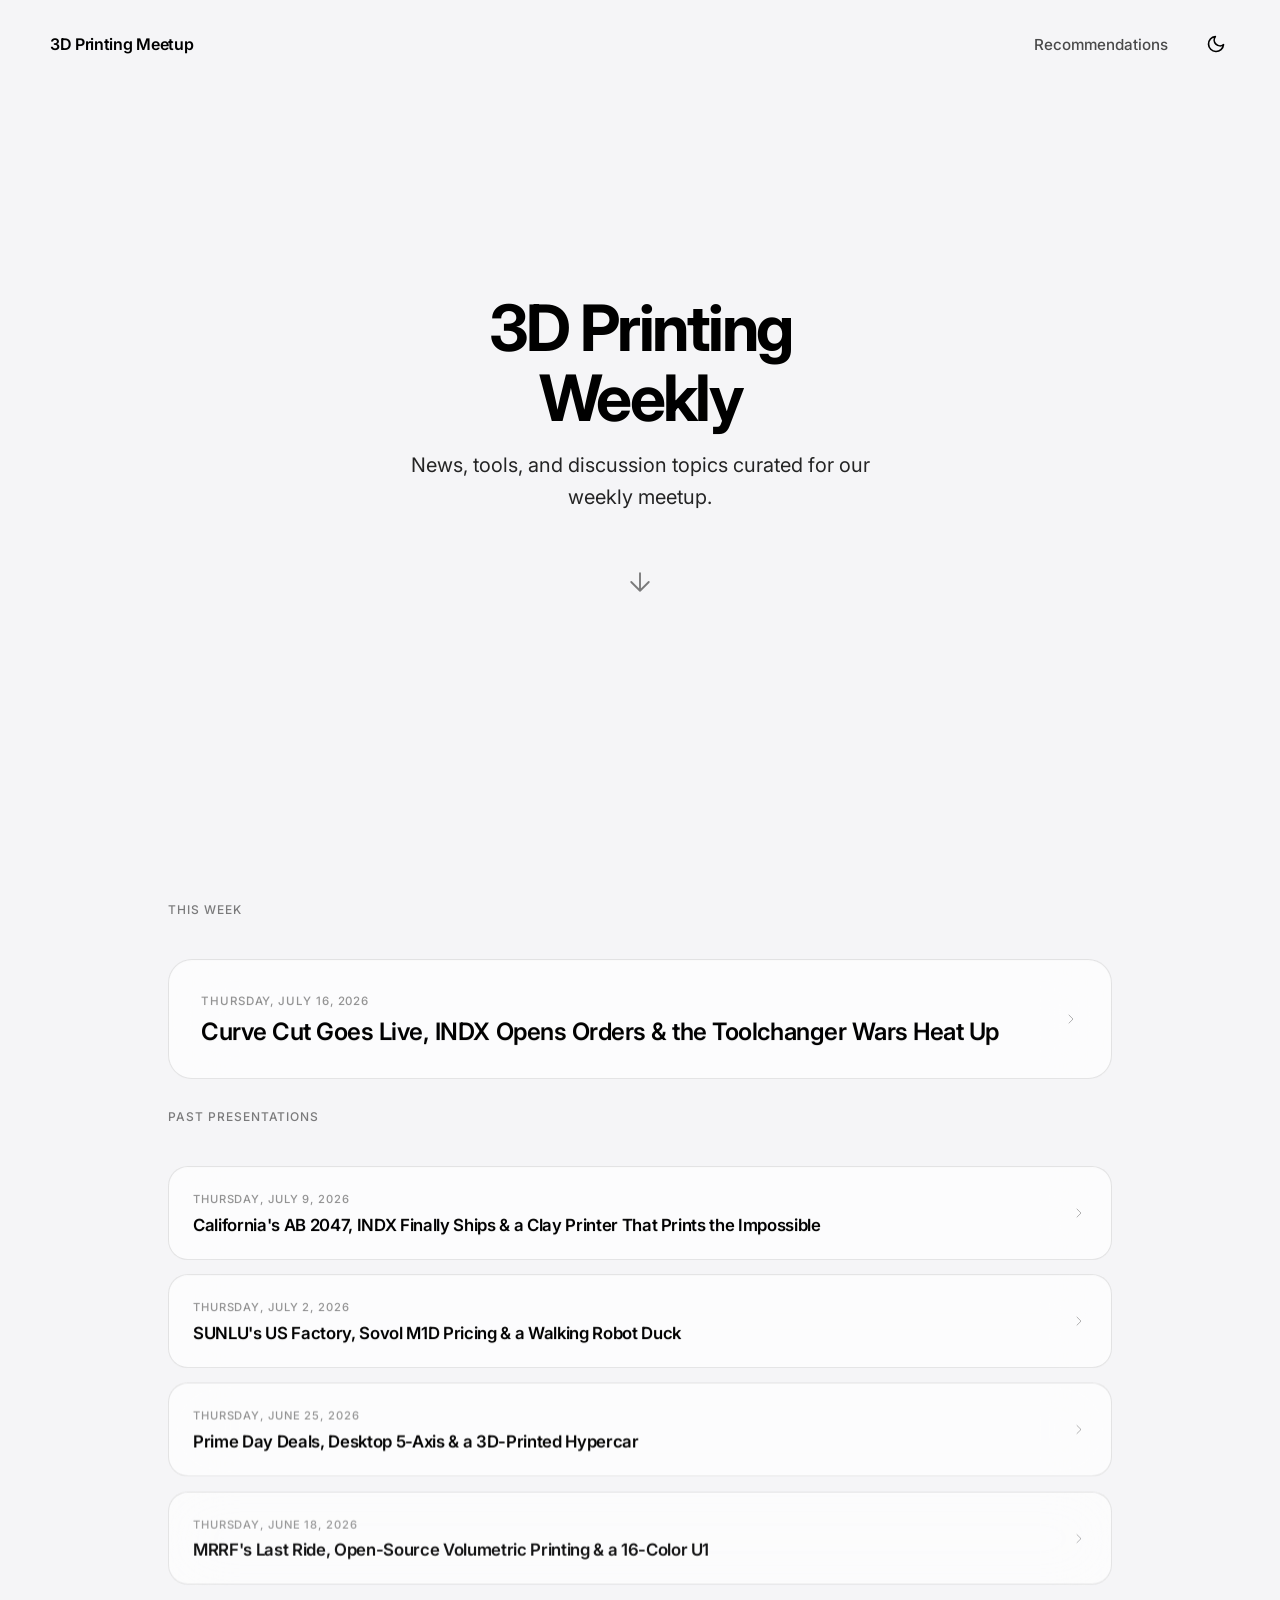
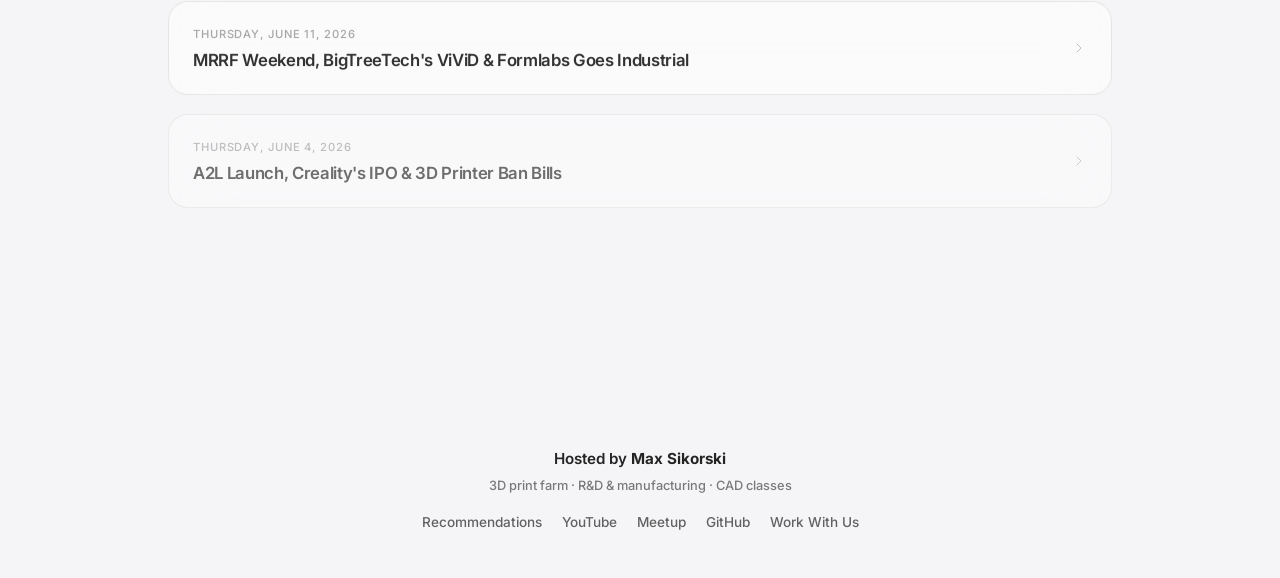
==== index.html @ b5ef72f2 "Add files via upload" ====
<!DOCTYPE html>
<html lang="en">
<head>
    <meta charset="UTF-8">
    <meta name="viewport" content="width=device-width, initial-scale=1.0, viewport-fit=cover">
    <title>3D Printing Meetup — Weekly Presentations</title>
    <meta name="description" content="Weekly 3D printing news and discussion topics for our meetup group.">
    <meta name="theme-color" content="#000000">
    <meta name="apple-mobile-web-app-capable" content="yes">
    <meta name="apple-mobile-web-app-status-bar-style" content="black-translucent">
    <link rel="icon" type="image/png" sizes="32x32" href="favicon-32.png">
    <link rel="icon" type="image/png" sizes="192x192" href="favicon-192.png">
    <link rel="apple-touch-icon" sizes="180x180" href="apple-touch-icon.png">
    <link href="https://fonts.googleapis.com/css2?family=Inter:wght@300;400;500;600;700&display=swap" rel="stylesheet">
    <link rel="stylesheet" href="styles.css">
</head>
<body data-theme="dark">

    <!-- Navigation -->
    <nav class="header-nav">
        <a href="index.html" class="logo" id="logo-refresh">3D Printing Meetup</a>
        <div class="nav-right">
            <a href="recommendations.html" class="nav-link">Recommendations</a>
            <button id="theme-toggle" class="theme-toggle" aria-label="Toggle Theme">
                <svg id="theme-icon" width="20" height="20" viewBox="0 0 24 24" fill="none" stroke="currentColor"
                    stroke-width="2" stroke-linecap="round" stroke-linejoin="round">
                    <path class="sun-path"
                        d="M12 3v1m0 16v1m9-9h-1M4 12H3m15.364 6.364l-.707-.707M6.343 6.343l-.707-.707m12.728 0l-.707.707M6.343 17.657l-.707.707M16 12a4 4 0 11-8 0 4 4 0 018 0z">
                    </path>
                </svg>
            </button>
        </div>
    </nav>

    <!-- Hero Section -->
    <section class="hero-section">
        <div class="hero-content">
            <h1 class="hero-title">3D Printing<br>Weekly</h1>
            <p class="hero-subtitle">News, tools, and discussion topics curated for our weekly meetup.</p>
            <a href="#current-section" class="scroll-cue" aria-label="Scroll to presentations">
                <svg width="30" height="30" viewBox="0 0 24 24" fill="none" stroke="currentColor" stroke-width="1.5" stroke-linecap="round" stroke-linejoin="round">
                    <path d="M12 5v14M19 12l-7 7-7-7"/>
                </svg>
            </a>
        </div>
    </section>

    <!-- Current Presentation -->
    <div class="content-section current-section" id="current-section">
        <p class="section-label">This Week</p>
        <div id="current-list" class="archive-list current-list"></div>
    </div>

    <!-- Archive List -->
    <div class="content-section" id="presentations">
        <p class="section-label">Past Presentations</p>
        <div id="archive-list" class="archive-list">
            <!-- Populated by JavaScript -->
        </div>
        <div id="empty-state" class="empty-state" style="display: none;">
            <p class="empty-state-text">No presentations yet. Check back soon.</p>
        </div>
    </div>

    <!-- Footer / About the host -->
    <footer class="footer">
        <p class="footer-host">Hosted by <strong>Max Sikorski</strong></p>
        <p class="footer-tagline">3D print farm · R&amp;D &amp; manufacturing · CAD classes</p>
        <nav class="footer-links">
            <a href="recommendations.html">Recommendations</a>
            <a href="https://www.youtube.com/@maxwellsikorski4926" target="_blank" rel="noopener noreferrer">YouTube</a>
            <a href="https://www.meetup.com/3d-printing-club/" target="_blank" rel="noopener noreferrer">Meetup</a>
            <a href="https://github.com/MaxSikorski" target="_blank" rel="noopener noreferrer">GitHub</a>
            <a id="footer-workwith" href="#">Work With Us</a>
        </nav>
    </footer>

    <script src="https://cdnjs.cloudflare.com/ajax/libs/gsap/3.12.5/gsap.min.js"></script>
    <script src="script.js"></script>
    <script>
        (function () {
            'use strict';

            // Inline fallback data (used when opening via file:// protocol)
            // Keep this in sync with weeks/index.json
            const INLINE_DATA = {
                "weeks": [
                    {
                        "id": "2026-W30",
                        "date": "2026-07-23",
                        "title": "INDX Kits Ship Within Days, Polymaker's Best Filament Yet & Pressure Advance Goes Automatic"
                    },
                    {
                        "id": "2026-W29",
                        "date": "2026-07-16",
                        "title": "Curve Cut Goes Live, INDX Opens Orders & the Toolchanger Wars Heat Up"
                    },
                    {
                        "id": "2026-W28",
                        "date": "2026-07-09",
                        "title": "California's AB 2047, INDX Finally Ships & a Clay Printer That Prints the Impossible"
                    },
                    {
                        "id": "2026-W27",
                        "date": "2026-07-02",
                        "title": "SUNLU's US Factory, Sovol M1D Pricing & a Walking Robot Duck"
                    },
                    {
                        "id": "2026-W26",
                        "date": "2026-06-25",
                        "title": "Prime Day Deals, Desktop 5-Axis & a 3D-Printed Hypercar"
                    },
                    {
                        "id": "2026-W25",
                        "date": "2026-06-18",
                        "title": "MRRF's Last Ride, Open-Source Volumetric Printing & a 16-Color U1"
                    },
                    {
                        "id": "2026-W24",
                        "date": "2026-06-11",
                        "title": "MRRF Weekend, BigTreeTech's ViViD & Formlabs Goes Industrial"
                    },
                    {
                        "id": "2026-W23",
                        "date": "2026-06-04",
                        "title": "A2L Launch, Creality's IPO & 3D Printer Ban Bills"
                    },
                    {
                        "id": "2026-W22",
                        "date": "2026-05-28",
                        "title": "PHA Filaments, Slicer Drama & Color Mixing"
                    }
                ]
            };

            const archiveList = document.getElementById('archive-list');
            const currentList = document.getElementById('current-list');
            const pastSection = document.getElementById('presentations');
            const emptyState = document.getElementById('empty-state');

            // "Work With Us" → prefilled email (assembled so plain-text scrapers don't grab it)
            (function () {
                const workLink = document.getElementById('footer-workwith');
                if (!workLink) return;
                const email = ['3dmax.ow6p08', 'bumpmail.io'].join('@');
                const subject = '3D Printing Weekly — Work With You (print farm / R&D / CAD)';
                const body = "Hi Max,\n\nI'd like to talk about working together — print farm / R&D / manufacturing / CAD classes.\n\n";
                workLink.href = `mailto:${email}?subject=${encodeURIComponent(subject)}&body=${encodeURIComponent(body)}`;
            })();

            function buildCard(week, index, featured) {
                const card = document.createElement('a');
                card.href = `week.html?week=${week.id}`;
                card.className = featured ? 'archive-card current-card' : 'archive-card';
                card.dataset.delay = index * 0.1;

                const dateObj = new Date(week.date + 'T12:00:00');
                const formattedDate = dateObj.toLocaleDateString('en-US', {
                    weekday: 'long',
                    year: 'numeric',
                    month: 'long',
                    day: 'numeric'
                });

                card.innerHTML = `
                    <div class="archive-card-info">
                        <p class="archive-card-date">${formattedDate}</p>
                        <h3 class="archive-card-title">${week.title}</h3>
                    </div>
                    <svg class="archive-card-arrow" width="16" height="16" viewBox="0 0 24 24" fill="none" stroke="currentColor" stroke-width="1.5" stroke-linecap="round" stroke-linejoin="round">
                        <path d="M9 18l6-6-6-6"/>
                    </svg>
                `;
                return card;
            }

            function renderArchive(data) {
                if (!data.weeks || data.weeks.length === 0) {
                    emptyState.style.display = 'block';
                    return;
                }

                // Sort weeks newest first
                const sorted = data.weeks.slice().sort((a, b) => b.date.localeCompare(a.date));

                // Newest week is featured up top as "This Week"
                currentList.appendChild(buildCard(sorted[0], 0, true));

                // Everything else goes under "Past Presentations"
                const past = sorted.slice(1);
                if (past.length === 0) {
                    pastSection.style.display = 'none';
                } else {
                    past.forEach((week, index) => archiveList.appendChild(buildCard(week, index, false)));
                }

                // Trigger scroll reveals for dynamically added cards
                if (typeof gsap !== 'undefined') {
                    const cards = document.querySelectorAll('.archive-card');
                    gsap.set(cards, { opacity: 0, y: 20 });

                    const observer = new IntersectionObserver((entries) => {
                        entries.forEach(entry => {
                            if (entry.isIntersecting) {
                                gsap.to(entry.target, {
                                    opacity: 1,
                                    y: 0,
                                    duration: 0.8,
                                    ease: 'power4.out',
                                    delay: parseFloat(entry.target.dataset.delay) || 0
                                });
                                observer.unobserve(entry.target);
                            }
                        });
                    }, { threshold: 0.1 });

                    cards.forEach(card => observer.observe(card));
                }
            }

            // Try fetch first (works on GitHub Pages / HTTP), fall back to inline data (file://)
            fetch('weeks/index.json')
                .then(res => {
                    if (!res.ok) throw new Error('HTTP error');
                    return res.json();
                })
                .then(data => renderArchive(data))
                .catch(() => {
                    console.log('Using inline data (file:// mode)');
                    renderArchive(INLINE_DATA);
                });
        })();
    </script>
</body>
</html>
---- styles.css ----
/* ============================================================
   Sikorski Design System — 3D Printing Meetup Presentation
   ============================================================ */

/* === Reset === */
*, *::before, *::after {
    box-sizing: border-box;
    margin: 0;
    padding: 0;
}

/* === Color System === */
:root {
    --theme-black: #000000;
    --theme-dark-gray: #1c1c1e;
    --theme-light-gray: #f5f5f7;
    --theme-white: #ffffff;

    --bg-color: var(--theme-black);
    --text-color: var(--theme-white);
    --card-bg: rgba(28, 28, 30, 0.7);
    --card-border: rgba(255, 255, 255, 0.1);
    --card-hover: rgba(44, 44, 46, 0.8);
    --btn-bg: var(--theme-white);
    --btn-text: var(--theme-black);
    --btn-hover: #e0e0e0;
    --btn-sec-bg: transparent;
    --btn-sec-border: var(--theme-white);
    --btn-sec-text: var(--theme-white);
    --btn-sec-hover: rgba(255, 255, 255, 0.1);
    --divider: rgba(255, 255, 255, 0.08);
    --text-muted: rgba(255, 255, 255, 0.5);
}

[data-theme="light"] {
    --bg-color: var(--theme-light-gray);
    --text-color: var(--theme-black);
    --card-bg: rgba(255, 255, 255, 0.7);
    --card-border: rgba(0, 0, 0, 0.1);
    --card-hover: rgba(255, 255, 255, 0.9);
    --btn-bg: var(--theme-black);
    --btn-text: var(--theme-white);
    --btn-hover: #333333;
    --btn-sec-bg: transparent;
    --btn-sec-border: var(--theme-black);
    --btn-sec-text: var(--theme-black);
    --btn-sec-hover: rgba(0, 0, 0, 0.05);
    --divider: rgba(0, 0, 0, 0.08);
    --text-muted: rgba(0, 0, 0, 0.5);
}

/* === Base === */
html {
    scroll-behavior: smooth;
}

body {
    font-family: 'Inter', -apple-system, BlinkMacSystemFont, "Segoe UI", Roboto, Helvetica, Arial, sans-serif;
    background-color: var(--bg-color);
    color: var(--text-color);
    -webkit-font-smoothing: antialiased;
    -moz-osx-font-smoothing: grayscale;
    transition: background-color 0.5s ease, color 0.5s ease;
    overflow-x: hidden;
    min-height: 100vh;
}

h1, h2, h3 {
    letter-spacing: -0.04em;
    font-weight: 700;
}

p {
    line-height: 1.6;
    color: inherit;
    opacity: 0.85;
}

a {
    color: inherit;
    text-decoration: none;
}

/* === Navigation === */
.header-nav {
    position: fixed;
    top: 0;
    left: 0;
    width: 100%;
    padding: 30px 50px;
    display: flex;
    justify-content: space-between;
    align-items: center;
    z-index: 100;
    transition: padding 0.3s ease;
}

.logo {
    color: var(--text-color);
    text-decoration: none;
    font-size: 1rem;
    font-weight: 600;
    letter-spacing: -0.02em;
    transition: color 0.5s ease;
}

.nav-right {
    display: flex;
    align-items: center;
    gap: 16px;
}

.theme-toggle {
    background: none;
    border: none;
    color: var(--text-color);
    cursor: pointer;
    width: 28px;
    height: 28px;
    padding: 0;
    display: flex;
    align-items: center;
    justify-content: center;
    transition: color 0.5s ease;
}

/* === Hero Section === */
.hero-section {
    height: 100vh;
    display: flex;
    flex-direction: column;
    justify-content: center;
    align-items: center;
    text-align: center;
    padding: 0 20px;
    position: relative;
}

.hero-content {
    max-width: 700px;
    width: 100%;
}

.hero-title {
    font-size: clamp(2.5rem, 5vw, 4rem);
    line-height: 1.1;
    margin-bottom: 16px;
    opacity: 0;
    transform: translateY(30px);
}

.hero-subtitle {
    font-size: clamp(1rem, 2vw, 1.25rem);
    max-width: 480px;
    margin: 0 auto 40px;
    opacity: 0;
    transform: translateY(30px);
}

/* Scroll cue — gentle bob + glow pointing down to the presentations */
html {
    scroll-behavior: smooth;
}

.scroll-cue {
    display: inline-flex;
    align-items: center;
    justify-content: center;
    margin-top: 4px;
    padding: 10px;
    color: var(--text-color);
    opacity: 0;
    cursor: pointer;
    animation: scrollCueIn 0.9s ease 1.6s forwards,
               scrollCueBob 2.2s ease-in-out 2.6s infinite;
    transition: opacity 0.25s ease;
}

.scroll-cue svg {
    animation: scrollCueGlow 2.2s ease-in-out 2.6s infinite;
    transition: transform 0.25s ease;
}

.scroll-cue:hover {
    opacity: 1;
}

.scroll-cue:hover svg {
    transform: scale(1.12);
}

@keyframes scrollCueIn {
    from { opacity: 0; }
    to   { opacity: 0.5; }
}

@keyframes scrollCueBob {
    0%, 100% { transform: translateY(0); }
    50%      { transform: translateY(8px); }
}

@keyframes scrollCueGlow {
    0%, 100% { filter: drop-shadow(0 0 2px currentColor); }
    50%      { filter: drop-shadow(0 0 9px currentColor); }
}

@media (prefers-reduced-motion: reduce) {
    html {
        scroll-behavior: auto;
    }
    .scroll-cue {
        opacity: 0.5;
        animation: none;
    }
    .scroll-cue svg {
        animation: none;
        filter: drop-shadow(0 0 5px currentColor);
    }
}

.hero-cta {
    display: flex;
    gap: 12px;
    justify-content: center;
    flex-wrap: wrap;
    opacity: 0;
    transform: translateY(30px);
}

.hero-date {
    font-size: 0.75rem;
    font-weight: 500;
    color: var(--text-muted);
    text-transform: uppercase;
    letter-spacing: 0.08em;
    margin-bottom: 20px;
    opacity: 0;
    transform: translateY(30px);
}

/* === Buttons === */
.btn {
    padding: 14px 28px;
    border-radius: 30px;
    font-family: inherit;
    font-weight: 500;
    font-size: 1rem;
    cursor: pointer;
    transition: all 0.3s ease;
    text-decoration: none;
    display: inline-block;
    -webkit-tap-highlight-color: transparent;
}

.primary-btn {
    background-color: var(--btn-bg);
    color: var(--btn-text);
    border: none;
}

.primary-btn:hover {
    background-color: var(--btn-hover);
}

.primary-btn:active {
    transform: scale(0.97);
}

.secondary-btn {
    background-color: var(--btn-sec-bg);
    color: var(--btn-sec-text);
    border: 1px solid var(--btn-sec-border);
}

.secondary-btn:hover {
    background-color: var(--btn-sec-hover);
}

.secondary-btn:active {
    transform: scale(0.97);
}

/* === Cards (Glassmorphism) === */
.card {
    display: flex;
    align-items: center;
    justify-content: space-between;
    padding: 24px;
    background: var(--card-bg);
    backdrop-filter: blur(30px);
    -webkit-backdrop-filter: blur(30px);
    border: 1px solid var(--card-border);
    border-radius: 20px;
    text-decoration: none;
    color: inherit;
    transition: all 0.3s ease;
}

a.card:hover,
button.card:hover {
    background: var(--card-hover);
    transform: translateY(-2px);
}

a.card:active,
button.card:active {
    transform: translateY(0);
}

.card-info {
    flex: 1;
    min-width: 0;
}

.card-title {
    font-size: 1.05rem;
    font-weight: 600;
    letter-spacing: -0.02em;
    margin-bottom: 6px;
}

.card-desc {
    font-size: 0.85rem;
    font-weight: 400;
    opacity: 0.6;
    line-height: 1.5;
}

.card-arrow {
    flex-shrink: 0;
    margin-left: 16px;
    opacity: 0.3;
    transition: opacity 0.3s ease, transform 0.3s ease;
}

a.card:hover .card-arrow,
button.card:hover .card-arrow {
    opacity: 0.7;
    transform: translateX(3px);
}

/* Card grid for topic overview */
.card-grid {
    display: grid;
    grid-template-columns: repeat(auto-fit, minmax(280px, 1fr));
    gap: 14px;
    margin-bottom: 16px;
}

/* Card stack (vertical list) */
.card-stack {
    display: flex;
    flex-direction: column;
    gap: 14px;
    margin-bottom: 16px;
}

/* === Section Labels & Dividers === */
.section-label {
    font-size: 0.75rem;
    font-weight: 500;
    color: var(--text-muted);
    text-transform: uppercase;
    letter-spacing: 0.08em;
    margin-bottom: 20px;
}

.divider {
    width: 100%;
    height: 1px;
    background: var(--divider);
    margin: 48px 0 32px;
}

/* === Content Section === */
.content-section {
    max-width: 1000px;
    width: 100%;
    margin: 0 auto;
    padding: 0 28px 80px;
}

/* === Footer === */
.footer {
    text-align: center;
    font-size: 0.8rem;
    font-weight: 500;
    padding: 60px 28px 48px;
}

.footer-host {
    font-size: 0.95rem;
    font-weight: 600;
    opacity: 0.85;
    margin-bottom: 4px;
}

.footer-host strong {
    font-weight: 700;
}

.footer-tagline {
    font-size: 0.8rem;
    opacity: 0.5;
    margin-bottom: 18px;
}

.footer-links {
    display: flex;
    flex-wrap: wrap;
    gap: 20px;
    justify-content: center;
}

.footer-links a {
    font-size: 0.85rem;
    font-weight: 500;
    color: var(--text-color);
    text-decoration: none;
    opacity: 0.6;
    transition: opacity 0.3s ease;
}

.footer-links a:hover {
    opacity: 1;
}

/* === Back Link === */
.back-link {
    display: inline-block;
    font-size: 0.9rem;
    font-weight: 400;
    opacity: 0.5;
    transition: opacity 0.3s ease;
    margin-bottom: 24px;
    text-decoration: none;
    color: inherit;
}

.back-link:hover {
    opacity: 1;
}

/* ============================================================
   PRESENTATION-SPECIFIC STYLES
   ============================================================ */

/* === Slide System === */
.presentation-container {
    width: 100%;
    height: 100vh;
    overflow: hidden;
    position: relative;
}

.slide {
    position: absolute;
    top: 0;
    left: 0;
    width: 100%;
    height: 100%;
    display: flex;
    flex-direction: column;
    justify-content: flex-start;
    align-items: center;
    padding: 120px 40px 110px;
    overflow-y: auto;
    -ms-overflow-style: none;
    scrollbar-width: none;
    opacity: 0;
    visibility: hidden;
    pointer-events: none;
}

.slide::-webkit-scrollbar {
    display: none;
}

.slide.active {
    opacity: 1;
    visibility: visible;
    pointer-events: auto;
}

.slide-content {
    max-width: 1000px;
    width: 100%;
    position: relative;
    margin: auto 0;
}

/* Slide text elements */
.slide-heading {
    font-size: clamp(2rem, 4vw, 3rem);
    line-height: 1.1;
    margin-bottom: 24px;
}

.slide-body {
    font-size: clamp(1rem, 1.5vw, 1.15rem);
    line-height: 1.7;
    opacity: 0.85;
    max-width: 700px;
    margin-bottom: 32px;
}

.slide-bullets {
    list-style: none;
    padding: 0;
    max-width: 700px;
}

.slide-bullets li {
    font-size: clamp(1rem, 1.5vw, 1.15rem);
    line-height: 1.6;
    opacity: 0.85;
    padding: 12px 0;
    border-bottom: 1px solid var(--divider);
    position: relative;
    padding-left: 24px;
}

.slide-bullets li::before {
    content: '';
    position: absolute;
    left: 0;
    top: 50%;
    transform: translateY(-50%);
    width: 6px;
    height: 6px;
    border-radius: 50%;
    background: var(--text-color);
    opacity: 0.3;
}

.slide-bullets li:first-child {
    border-top: 1px solid var(--divider);
}

.slide-link {
    display: inline-flex;
    align-items: center;
    gap: 8px;
    font-size: 1rem;
    font-weight: 500;
    opacity: 0.7;
    transition: opacity 0.3s ease;
    margin-top: 16px;
}

.slide-link:hover {
    opacity: 1;
}

.slide-link svg {
    transition: transform 0.3s ease;
}

.slide-link:hover svg {
    transform: translateX(3px);
}

/* === Affiliate / "Buy on Amazon" buttons (data from recommendations.js) === */
.slide-affiliate-group {
    display: flex;
    flex-wrap: wrap;
    align-items: center;
    gap: 12px;
    margin-top: 18px;
}

.slide-affiliate {
    display: inline-flex;
    align-items: center;
    gap: 8px;
    padding: 10px 18px;
    font-size: 0.95rem;
    font-weight: 600;
    color: var(--btn-text);
    background: var(--btn-bg);
    border: 1px solid var(--btn-bg);
    border-radius: 999px;
    transition: opacity 0.3s ease, transform 0.3s ease;
}

.slide-affiliate:hover {
    opacity: 0.85;
    transform: translateY(-1px);
}

.slide-affiliate svg {
    flex-shrink: 0;
}

.slide-affiliate-shop {
    color: var(--text-color);
    background: transparent;
    border: 1px solid var(--btn-sec-border);
}

.affiliate-note {
    width: 100%;
    font-size: 0.72rem;
    font-weight: 400;
    opacity: 0.45;
}

/* Topic badge on slides */
.slide-topic-badge {
    font-size: 0.75rem;
    font-weight: 500;
    color: var(--text-muted);
    text-transform: uppercase;
    letter-spacing: 0.08em;
    margin-bottom: 16px;
}

/* === Video Embed === */
.video-container {
    position: relative;
    width: 100%;
    max-width: 800px;
    border-radius: 20px;
    overflow: hidden;
    background: var(--card-bg);
    border: 1px solid var(--card-border);
    margin-bottom: 24px;
}

.video-container::before {
    content: '';
    display: block;
    padding-top: 56.25%; /* 16:9 */
}

.video-container iframe {
    position: absolute;
    top: 0;
    left: 0;
    width: 100%;
    height: 100%;
    border: none;
}

.video-title {
    font-size: 0.85rem;
    font-weight: 400;
    opacity: 0.5;
    margin-top: 12px;
}

/* === Image & Gallery Embed === */
.slide-image-container {
    width: 100%;
    max-width: 800px;
    margin-bottom: 24px;
    border-radius: 20px;
    overflow: hidden;
    border: 1px solid var(--card-border);
    background: var(--card-bg);
}

.slide-image-container img {
    width: 100%;
    height: auto;
    display: block;
    object-fit: cover;
}

.slide-gallery-container {
    display: grid;
    grid-template-columns: repeat(auto-fit, minmax(240px, 1fr));
    gap: 16px;
    width: 100%;
    max-width: 800px;
    margin-bottom: 24px;
}

.slide-gallery-item {
    border-radius: 16px;
    overflow: hidden;
    border: 1px solid var(--card-border);
    background: var(--card-bg);
}

.slide-gallery-item img {
    width: 100%;
    height: 100%;
    min-height: 200px;
    max-height: 350px;
    display: block;
    object-fit: cover;
}

.slide-image-container img,
.slide-gallery-item img {
    cursor: zoom-in;
}

/* === Image Lightbox (expanded photo view) === */
.image-lightbox {
    position: fixed;
    inset: 0;
    z-index: 2000;
    display: flex;
    align-items: center;
    justify-content: center;
    padding: 5vmin;
    background: rgba(0, 0, 0, 0.55);
    backdrop-filter: blur(8px);
    -webkit-backdrop-filter: blur(8px);
    opacity: 0;
    visibility: hidden;
    pointer-events: none;
    transition: opacity 0.3s ease, visibility 0.3s ease;
    cursor: zoom-out;
}

.image-lightbox.visible {
    opacity: 1;
    visibility: visible;
    pointer-events: auto;
}

.image-lightbox-img {
    max-width: 92vw;
    max-height: 90vh;
    width: auto;
    height: auto;
    border-radius: 16px;
    border: 1px solid var(--card-border);
    box-shadow: 0 24px 80px rgba(0, 0, 0, 0.5);
    object-fit: contain;
    transform: scale(0.92);
    transition: transform 0.35s cubic-bezier(0.16, 1, 0.3, 1);
    cursor: default;
}

.image-lightbox.visible .image-lightbox-img {
    transform: scale(1);
}

@media (prefers-reduced-motion: reduce) {
    .image-lightbox,
    .image-lightbox-img {
        transition: none;
    }
    .image-lightbox-img {
        transform: none;
    }
}

/* === Progress Bar === */
.progress-bar-container {
    position: fixed;
    top: 0;
    left: 0;
    width: 100%;
    height: 3px;
    z-index: 150;
    background: transparent;
}

.progress-bar {
    height: 100%;
    width: 0%;
    background: var(--text-color);
    opacity: 0.25;
    transition: width 0.4s cubic-bezier(0.16, 1, 0.3, 1);
}

/* === Presenter Controls === */
.presenter-controls {
    position: fixed;
    bottom: 0;
    left: 0;
    width: 100%;
    padding: 16px 40px;
    display: flex;
    justify-content: space-between;
    align-items: center;
    z-index: 100;
    background: var(--card-bg);
    backdrop-filter: blur(30px);
    -webkit-backdrop-filter: blur(30px);
    border-top: 1px solid var(--card-border);
    transition: transform 0.3s ease;
}

.controls-left,
.controls-center,
.controls-right {
    display: flex;
    align-items: center;
    gap: 12px;
}

.controls-center {
    position: absolute;
    left: 50%;
    transform: translateX(-50%);
}

.control-btn {
    background: none;
    border: none;
    color: var(--text-color);
    cursor: pointer;
    width: 40px;
    height: 40px;
    display: flex;
    align-items: center;
    justify-content: center;
    border-radius: 50%;
    transition: all 0.3s ease;
    opacity: 0.5;
}

.control-btn:hover {
    opacity: 1;
    background: var(--card-hover);
}

.control-btn:active {
    transform: scale(0.93);
}

.control-btn.active {
    opacity: 1;
}

/* Navigation arrows */
.nav-btn {
    width: 44px;
    height: 44px;
    opacity: 0.6;
}

.nav-btn:hover {
    opacity: 1;
}

.nav-btn:disabled {
    opacity: 0.15;
    cursor: default;
    pointer-events: none;
}

/* Slide counter */
.slide-counter {
    font-size: 0.8rem;
    font-weight: 500;
    opacity: 0.5;
    min-width: 60px;
    text-align: center;
    font-variant-numeric: tabular-nums;
}

/* === Slide credit: byline + per-topic contact (Max Sikorski) === */
.slide-credit {
    position: fixed;
    left: 0;
    bottom: 84px;
    width: 100%;
    display: flex;
    align-items: center;
    justify-content: center;
    gap: 8px;
    padding: 0 20px;
    font-size: 0.72rem;
    font-weight: 500;
    letter-spacing: 0.01em;
    color: var(--text-color);
    opacity: 0.5;
    z-index: 90;
    pointer-events: none; /* don't block the slide or the controls */
    transition: opacity 0.3s ease;
}

.slide-credit:hover {
    opacity: 0.9;
}

.slide-credit-byline strong {
    font-weight: 700;
}

.slide-credit-sep {
    opacity: 0.4;
}

.slide-credit-contact {
    pointer-events: auto; /* but the contact link is clickable */
    display: inline-flex;
    align-items: center;
    gap: 5px;
    color: inherit;
    text-decoration: none;
    opacity: 0.75;
    cursor: pointer;
    transition: opacity 0.2s ease;
}

.slide-credit-contact:hover {
    opacity: 1;
}

.slide-credit-contact svg {
    display: block;
}

/* === Connect (closing) slide === */
.connect-links {
    display: flex;
    flex-wrap: wrap;
    gap: 12px;
    justify-content: center;
}

.connect-link {
    display: inline-flex;
    align-items: center;
    padding: 12px 22px;
    background: var(--card-bg);
    backdrop-filter: blur(30px);
    -webkit-backdrop-filter: blur(30px);
    border: 1px solid var(--card-border);
    border-radius: 999px;
    color: var(--text-color);
    text-decoration: none;
    font-size: 0.95rem;
    font-weight: 500;
    transition: all 0.3s ease;
}

.connect-link:hover {
    background: var(--card-hover);
    transform: translateY(-2px);
}

/* Timer */
.timer-display {
    font-size: 0.85rem;
    font-weight: 500;
    font-variant-numeric: tabular-nums;
    opacity: 0.5;
    cursor: pointer;
    padding: 6px 12px;
    border-radius: 20px;
    transition: all 0.3s ease;
    user-select: none;
    border: none;
    background: none;
    color: var(--text-color);
}

.timer-display:hover {
    opacity: 0.8;
    background: var(--card-hover);
}

.timer-display.warning {
    opacity: 0.8;
}

.timer-display.critical {
    opacity: 1;
    animation: timerPulse 2s ease-in-out infinite;
}

@keyframes timerPulse {
    0%, 100% { opacity: 1; }
    50% { opacity: 0.4; }
}

/* === TOC Sidebar === */
.toc-overlay {
    position: fixed;
    top: 0;
    left: 0;
    width: 100%;
    height: 100%;
    background: rgba(0, 0, 0, 0.4);
    backdrop-filter: blur(8px);
    -webkit-backdrop-filter: blur(8px);
    z-index: 200;
    opacity: 0;
    visibility: hidden;
    transition: opacity 0.3s ease, visibility 0.3s ease;
}

.toc-overlay.open {
    opacity: 1;
    visibility: visible;
}

.toc-sidebar {
    position: fixed;
    top: 0;
    left: 0;
    width: 340px;
    max-width: 85vw;
    height: 100%;
    background: var(--card-bg);
    backdrop-filter: blur(30px);
    -webkit-backdrop-filter: blur(30px);
    border-right: 1px solid var(--card-border);
    z-index: 201;
    padding: 80px 32px 32px;
    overflow-y: auto;
    transform: translateX(-100%);
    transition: transform 0.4s cubic-bezier(0.16, 1, 0.3, 1);
}

.toc-sidebar.open {
    transform: translateX(0);
}

.toc-title {
    font-size: 0.75rem;
    font-weight: 500;
    color: var(--text-muted);
    text-transform: uppercase;
    letter-spacing: 0.08em;
    margin-bottom: 24px;
}

.toc-close {
    position: absolute;
    top: 28px;
    right: 24px;
    background: rgba(128, 128, 128, 0.2);
    border: none;
    color: var(--text-color);
    width: 32px;
    height: 32px;
    border-radius: 50%;
    font-size: 1.2rem;
    cursor: pointer;
    display: flex;
    align-items: center;
    justify-content: center;
    transition: all 0.3s ease;
}

.toc-close:hover {
    background: rgba(128, 128, 128, 0.4);
}

.toc-item {
    display: flex;
    align-items: center;
    gap: 12px;
    padding: 14px 0;
    border-bottom: 1px solid var(--divider);
    cursor: pointer;
    opacity: 0.5;
    transition: opacity 0.3s ease;
    color: inherit;
    text-decoration: none;
    background: none;
    border-left: none;
    border-right: none;
    border-top: none;
    width: 100%;
    text-align: left;
    font-family: inherit;
}

.toc-item:first-child {
    border-top: 1px solid var(--divider);
}

.toc-item:hover {
    opacity: 0.8;
}

.toc-item.active {
    opacity: 1;
}

.toc-item-number {
    font-size: 0.75rem;
    font-weight: 500;
    color: var(--text-muted);
    min-width: 24px;
}

.toc-item-title {
    font-size: 0.95rem;
    font-weight: 500;
}

/* === QR Code Overlay === */
.qr-overlay {
    position: fixed;
    bottom: 90px;
    right: 40px;
    background: var(--card-bg);
    backdrop-filter: blur(30px);
    -webkit-backdrop-filter: blur(30px);
    border: 1px solid var(--card-border);
    border-radius: 20px;
    padding: 20px;
    z-index: 150;
    opacity: 0;
    visibility: hidden;
    transform: translateY(10px);
    transition: all 0.3s ease;
}

.qr-overlay.visible {
    opacity: 1;
    visibility: visible;
    transform: translateY(0);
}

.qr-overlay canvas {
    display: block;
    border-radius: 12px;
}

.qr-label {
    font-size: 0.7rem;
    font-weight: 500;
    color: var(--text-muted);
    text-transform: uppercase;
    letter-spacing: 0.06em;
    margin-top: 12px;
    text-align: center;
}

/* === Overview Slide Specific === */
.overview-grid {
    display: grid;
    grid-template-columns: repeat(auto-fit, minmax(280px, 1fr));
    gap: 14px;
    width: 100%;
}

.topic-card {
    display: flex;
    align-items: center;
    justify-content: space-between;
    padding: 24px;
    background: var(--card-bg);
    backdrop-filter: blur(30px);
    -webkit-backdrop-filter: blur(30px);
    border: 1px solid var(--card-border);
    border-radius: 20px;
    cursor: pointer;
    transition: all 0.3s ease;
    border-left: none;
    border-right: none;
    border-top: none;
    font-family: inherit;
    color: inherit;
    text-align: left;
    width: 100%;
}

.topic-card:hover {
    background: var(--card-hover);
    transform: translateY(-2px);
}

.topic-card:active {
    transform: translateY(0);
}

.topic-card-info {
    flex: 1;
    min-width: 0;
}

.topic-card-number {
    font-size: 0.7rem;
    font-weight: 500;
    color: var(--text-muted);
    text-transform: uppercase;
    letter-spacing: 0.08em;
    margin-bottom: 6px;
}

.topic-card-title {
    font-size: 1.05rem;
    font-weight: 600;
    letter-spacing: -0.02em;
    margin-bottom: 6px;
}

.topic-card-desc {
    font-size: 0.85rem;
    font-weight: 400;
    opacity: 0.6;
    line-height: 1.5;
}

.topic-card-arrow {
    flex-shrink: 0;
    margin-left: 16px;
    opacity: 0.3;
    transition: opacity 0.3s ease, transform 0.3s ease;
}

.topic-card:hover .topic-card-arrow {
    opacity: 0.7;
    transform: translateX(3px);
}

/* === Keyboard Hints === */
.keyboard-hints {
    position: fixed;
    bottom: 80px;
    left: 50%;
    transform: translateX(-50%);
    display: flex;
    gap: 16px;
    opacity: 0;
    transition: opacity 0.5s ease;
    pointer-events: none;
    z-index: 90;
}

.keyboard-hints.visible {
    opacity: 1;
}

.key-hint {
    display: flex;
    align-items: center;
    gap: 6px;
    font-size: 0.7rem;
    font-weight: 400;
    color: var(--text-muted);
}

.key-hint kbd {
    display: inline-flex;
    align-items: center;
    justify-content: center;
    min-width: 24px;
    height: 24px;
    padding: 0 6px;
    background: var(--card-bg);
    border: 1px solid var(--card-border);
    border-radius: 6px;
    font-family: inherit;
    font-size: 0.65rem;
    font-weight: 500;
    backdrop-filter: blur(10px);
    -webkit-backdrop-filter: blur(10px);
}

/* === Archive Page (index.html) === */
.archive-list {
    display: flex;
    flex-direction: column;
    gap: 14px;
    padding-top: 20px;
}

.archive-card {
    display: flex;
    align-items: center;
    justify-content: space-between;
    padding: 24px;
    background: var(--card-bg);
    backdrop-filter: blur(30px);
    -webkit-backdrop-filter: blur(30px);
    border: 1px solid var(--card-border);
    border-radius: 20px;
    text-decoration: none;
    color: inherit;
    transition: all 0.3s ease;
}

.archive-card:hover {
    background: var(--card-hover);
    transform: translateY(-2px);
}

.archive-card:active {
    transform: translateY(0);
}

.archive-card-info {
    flex: 1;
    min-width: 0;
}

.archive-card-date {
    font-size: 0.7rem;
    font-weight: 500;
    color: var(--text-muted);
    text-transform: uppercase;
    letter-spacing: 0.08em;
    margin-bottom: 6px;
}

.archive-card-title {
    font-size: 1.05rem;
    font-weight: 600;
    letter-spacing: -0.02em;
}

.archive-card-arrow {
    flex-shrink: 0;
    margin-left: 16px;
    opacity: 0.3;
    transition: opacity 0.3s ease, transform 0.3s ease;
}

.archive-card:hover .archive-card-arrow {
    opacity: 0.7;
    transform: translateX(3px);
}

/* === Current ("This Week") featured card === */
.current-section {
    padding-bottom: 28px;
}

.current-list {
    padding-top: 20px;
}

.current-card {
    padding: 32px;
    border-radius: 24px;
}

.current-card .archive-card-date {
    font-size: 0.72rem;
}

.current-card .archive-card-title {
    font-size: 1.5rem;
}

/* === Empty State === */
.empty-state {
    text-align: center;
    padding: 80px 20px;
    opacity: 0.4;
}

.empty-state-icon {
    font-size: 3rem;
    margin-bottom: 16px;
}

.empty-state-text {
    font-size: 1rem;
    font-weight: 400;
}

/* === Loading State === */
.loading-state {
    display: flex;
    align-items: center;
    justify-content: center;
    height: 100vh;
    opacity: 0.4;
}

.loading-dot {
    width: 8px;
    height: 8px;
    border-radius: 50%;
    background: var(--text-color);
    margin: 0 4px;
    animation: loadingPulse 1.4s ease-in-out infinite;
}

.loading-dot:nth-child(2) {
    animation-delay: 0.2s;
}

.loading-dot:nth-child(3) {
    animation-delay: 0.4s;
}

@keyframes loadingPulse {
    0%, 80%, 100% {
        opacity: 0.2;
        transform: scale(0.8);
    }
    40% {
        opacity: 1;
        transform: scale(1);
    }
}

/* ============================================================
   RESPONSIVE
   ============================================================ */

@media (max-width: 768px) {
    .header-nav {
        padding: 20px;
    }

    .content-section {
        padding: 0 20px 60px;
    }

    .current-card {
        padding: 24px;
    }

    .current-card .archive-card-title {
        font-size: 1.25rem;
    }

    .slide-credit {
        bottom: 74px;
        font-size: 0.66rem;
        gap: 6px;
    }

    .slide {
        padding: 70px 20px 100px;
    }

    .presenter-controls {
        padding: 12px 20px;
    }

    .overview-grid {
        grid-template-columns: 1fr;
    }

    .toc-sidebar {
        width: 100%;
        max-width: 100vw;
    }

    .qr-overlay {
        right: 20px;
        bottom: 80px;
    }

    .keyboard-hints {
        display: none;
    }

    .controls-center {
        position: static;
        transform: none;
    }

    .slide-heading {
        font-size: clamp(1.8rem, 5vw, 2.5rem);
    }

    .video-container {
        border-radius: 12px;
    }
}

@media (max-width: 380px) {
    .hero-title {
        font-size: 2rem;
    }

    .slide-heading {
        font-size: 1.6rem;
    }
}

/* === Header nav text link (e.g. Recommendations) === */
.nav-link {
    font-size: 0.95rem;
    font-weight: 500;
    color: var(--text-color);
    opacity: 0.7;
    transition: opacity 0.3s ease;
    margin-right: 18px;
}

.nav-link:hover {
    opacity: 1;
}

/* === Recommendations / Shop page === */
.rec-intro {
    padding-bottom: 8px;
}

.rec-title {
    font-size: 2.4rem;
    font-weight: 700;
    letter-spacing: -0.02em;
    margin: 8px 0 10px;
}

.rec-subtitle {
    font-size: 1.05rem;
    opacity: 0.7;
    max-width: 620px;
    margin-bottom: 8px;
}

.rec-disclosure {
    font-size: 0.8rem;
    opacity: 0.45;
    margin-bottom: 28px;
}

.rec-controls {
    display: flex;
    flex-direction: column;
    gap: 16px;
}

.rec-search {
    width: 100%;
    max-width: 520px;
    padding: 12px 18px;
    font-family: inherit;
    font-size: 1rem;
    color: var(--text-color);
    background: var(--card-bg);
    border: 1px solid var(--card-border);
    border-radius: 999px;
    outline: none;
    transition: border-color 0.3s ease;
    backdrop-filter: blur(30px);
    -webkit-backdrop-filter: blur(30px);
}

.rec-search:focus {
    border-color: var(--text-muted);
}

.rec-chips {
    display: flex;
    flex-wrap: wrap;
    gap: 10px;
}

.rec-chip {
    padding: 7px 16px;
    font-family: inherit;
    font-size: 0.9rem;
    font-weight: 500;
    color: var(--text-color);
    background: transparent;
    border: 1px solid var(--card-border);
    border-radius: 999px;
    cursor: pointer;
    transition: background 0.25s ease, border-color 0.25s ease, opacity 0.25s ease;
    opacity: 0.7;
}

.rec-chip:hover {
    opacity: 1;
}

.rec-chip.active {
    color: var(--btn-text);
    background: var(--btn-bg);
    border-color: var(--btn-bg);
    opacity: 1;
}

.rec-group {
    margin-top: 36px;
}

.rec-grid {
    display: grid;
    grid-template-columns: repeat(auto-fill, minmax(280px, 1fr));
    gap: 16px;
    margin-top: 16px;
}

.rec-card {
    display: flex;
    flex-direction: column;
    justify-content: space-between;
    gap: 16px;
    padding: 22px;
    background: var(--card-bg);
    border: 1px solid var(--card-border);
    border-radius: 18px;
    backdrop-filter: blur(30px);
    -webkit-backdrop-filter: blur(30px);
    transition: border-color 0.3s ease, transform 0.3s ease;
}

.rec-card:hover {
    border-color: var(--text-muted);
    transform: translateY(-2px);
}

.rec-card-name {
    font-size: 1.15rem;
    font-weight: 600;
    margin-bottom: 4px;
}

.rec-card-meta {
    font-size: 0.8rem;
    opacity: 0.5;
    margin-bottom: 10px;
}

.rec-card-note {
    font-size: 0.92rem;
    opacity: 0.75;
    line-height: 1.5;
}

.rec-card-actions {
    display: flex;
    flex-wrap: wrap;
    align-items: center;
    gap: 12px;
}

.rec-buy {
    display: inline-flex;
    align-items: center;
    padding: 9px 18px;
    font-size: 0.9rem;
    font-weight: 600;
    color: var(--btn-text);
    background: var(--btn-bg);
    border: 1px solid var(--btn-bg);
    border-radius: 999px;
    transition: opacity 0.3s ease;
}

.rec-buy:hover {
    opacity: 0.85;
}

.rec-brand {
    font-size: 0.85rem;
    font-weight: 500;
    opacity: 0.65;
    transition: opacity 0.3s ease;
}

.rec-brand:hover {
    opacity: 1;
}

.rec-code {
    font-size: 0.8rem;
    font-weight: 600;
    padding: 5px 12px;
    border: 1px dashed var(--card-border);
    border-radius: 8px;
    opacity: 0.8;
}

.rec-soon {
    font-size: 0.82rem;
    opacity: 0.4;
    font-style: italic;
}

.rec-empty {
    margin-top: 40px;
    opacity: 0.5;
}

@media (max-width: 768px) {
    .rec-title {
        font-size: 2rem;
    }
}

/* ============================================================
   Curtain Reveal — opt-in "reveal" slide key (presenter.js)
   Glass curtain over a slide until the button is clicked.
   Added 2026-07-16 (W29 Curve Cut spotlight). Monochrome only.
   ============================================================ */
.slide.reveal-armed {
    overflow: hidden;
}

.slide.reveal-armed .slide-content {
    opacity: 0;
}

.slide-reveal-curtain {
    position: absolute;
    inset: 0;
    z-index: 5;
    overflow: hidden;
}

.slide-reveal-panel {
    position: absolute;
    top: 0;
    bottom: 0;
    width: 50.5%;
    background: var(--card-bg);
    -webkit-backdrop-filter: blur(24px) saturate(140%);
    backdrop-filter: blur(24px) saturate(140%);
    will-change: transform;
}

.slide-reveal-panel-left {
    left: 0;
    border-right: 1px solid var(--card-border);
}

.slide-reveal-panel-right {
    right: 0;
    border-left: 1px solid var(--card-border);
}

.slide-reveal-seam {
    position: absolute;
    top: 0;
    bottom: 0;
    left: 50%;
    width: 1px;
    background: var(--text-color);
    opacity: 0;
    z-index: 6;
    pointer-events: none;
}

.slide-reveal-center {
    position: absolute;
    inset: 0;
    z-index: 7;
    display: flex;
    flex-direction: column;
    align-items: center;
    justify-content: center;
    gap: 28px;
    text-align: center;
    padding: 40px;
}

.slide-reveal-kicker {
    font-size: 0.85rem;
    font-weight: 600;
    letter-spacing: 0.35em;
    text-transform: uppercase;
    color: var(--text-muted);
}

.slide-reveal-btn {
    font: inherit;
    font-size: 1rem;
    font-weight: 600;
    padding: 16px 44px;
    border-radius: 999px;
    border: 1px solid var(--card-border);
    background: var(--btn-bg);
    color: var(--btn-text);
    cursor: pointer;
    transition: transform 0.3s ease, background 0.3s ease;
}

.slide-reveal-btn:hover {
    background: var(--btn-hover);
    transform: scale(1.04);
}

.slide-reveal-btn:active {
    transform: scale(0.98);
}

.slide-reveal-sweep {
    position: absolute;
    inset: 0;
    z-index: 4;
    pointer-events: none;
    background: linear-gradient(105deg, transparent 40%, var(--reveal-sweep, rgba(255, 255, 255, 0.10)) 50%, transparent 60%);
}

[data-theme="light"] .slide-reveal-sweep {
    --reveal-sweep: rgba(0, 0, 0, 0.06);
}

/* Curtain Reveal extra: confetti (2026-07-16). Piece colors are set inline by
   presenter.js — multicolor by Max's explicit exception to the monochrome rule. */
.slide-reveal-confetti {
    position: absolute;
    inset: 0;
    z-index: 8;
    overflow: hidden;
    pointer-events: none;
}

.slide-reveal-confetti-piece {
    position: absolute;
    top: 0;
    left: 0;
    border-radius: 1px;
    will-change: transform;
}
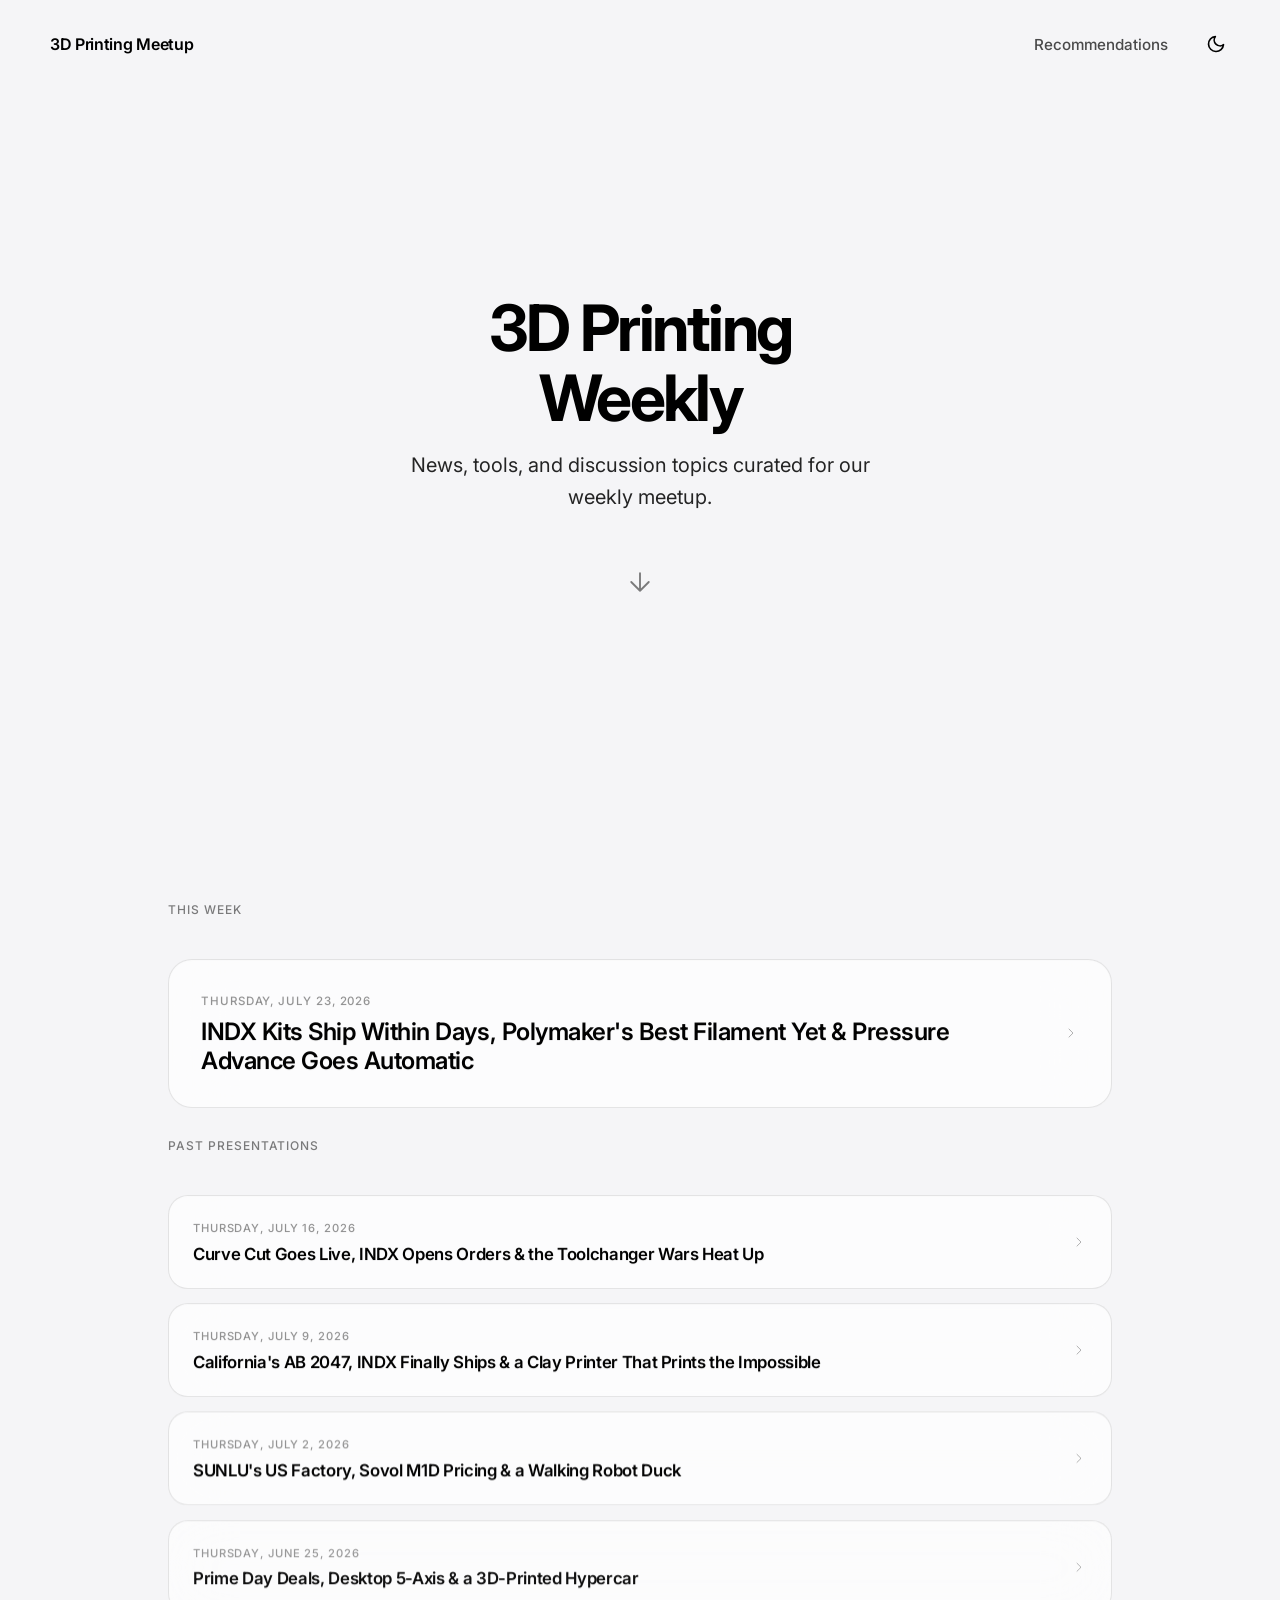
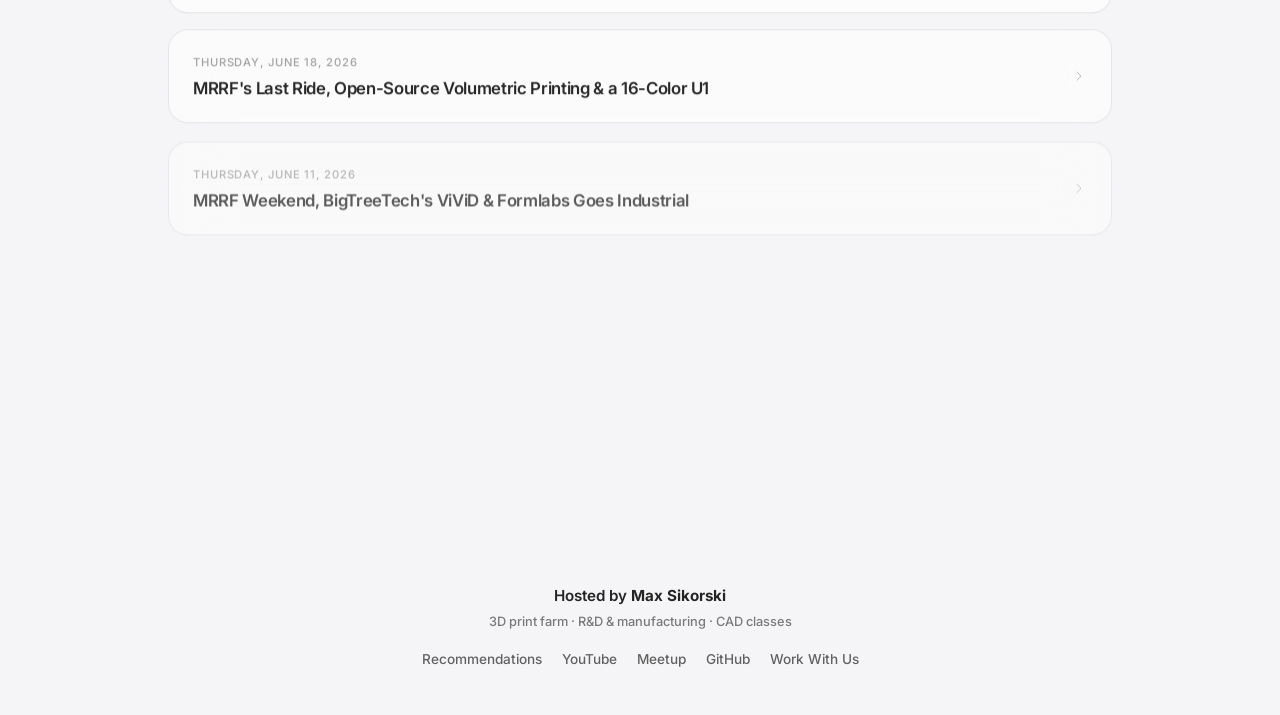
==== commit 37b5e626: "Add files via upload" ====
--- a/index.html
+++ b/index.html
@@ -86,6 +86,11 @@
             const INLINE_DATA = {
                 "weeks": [
                     {
+                        "id": "2026-W31",
+                        "date": "2026-07-30",
+                        "title": "M1D Goes Live, INDX Nozzles Aren't Hardened & HT-PLA's Fine Print"
+                    },
+                    {
                         "id": "2026-W30",
                         "date": "2026-07-23",
                         "title": "INDX Kits Ship Within Days, Polymaker's Best Filament Yet & Pressure Advance Goes Automatic"
--- a/styles.css
+++ b/styles.css
@@ -558,6 +558,13 @@
 
 .slide-link:hover svg {
     transform: translateX(3px);
+}
+
+.slide-links-row {
+    display: flex;
+    flex-wrap: wrap;
+    gap: 12px;
+    margin-top: 8px;
 }
 
 /* === Affiliate / "Buy on Amazon" buttons (data from recommendations.js) === */
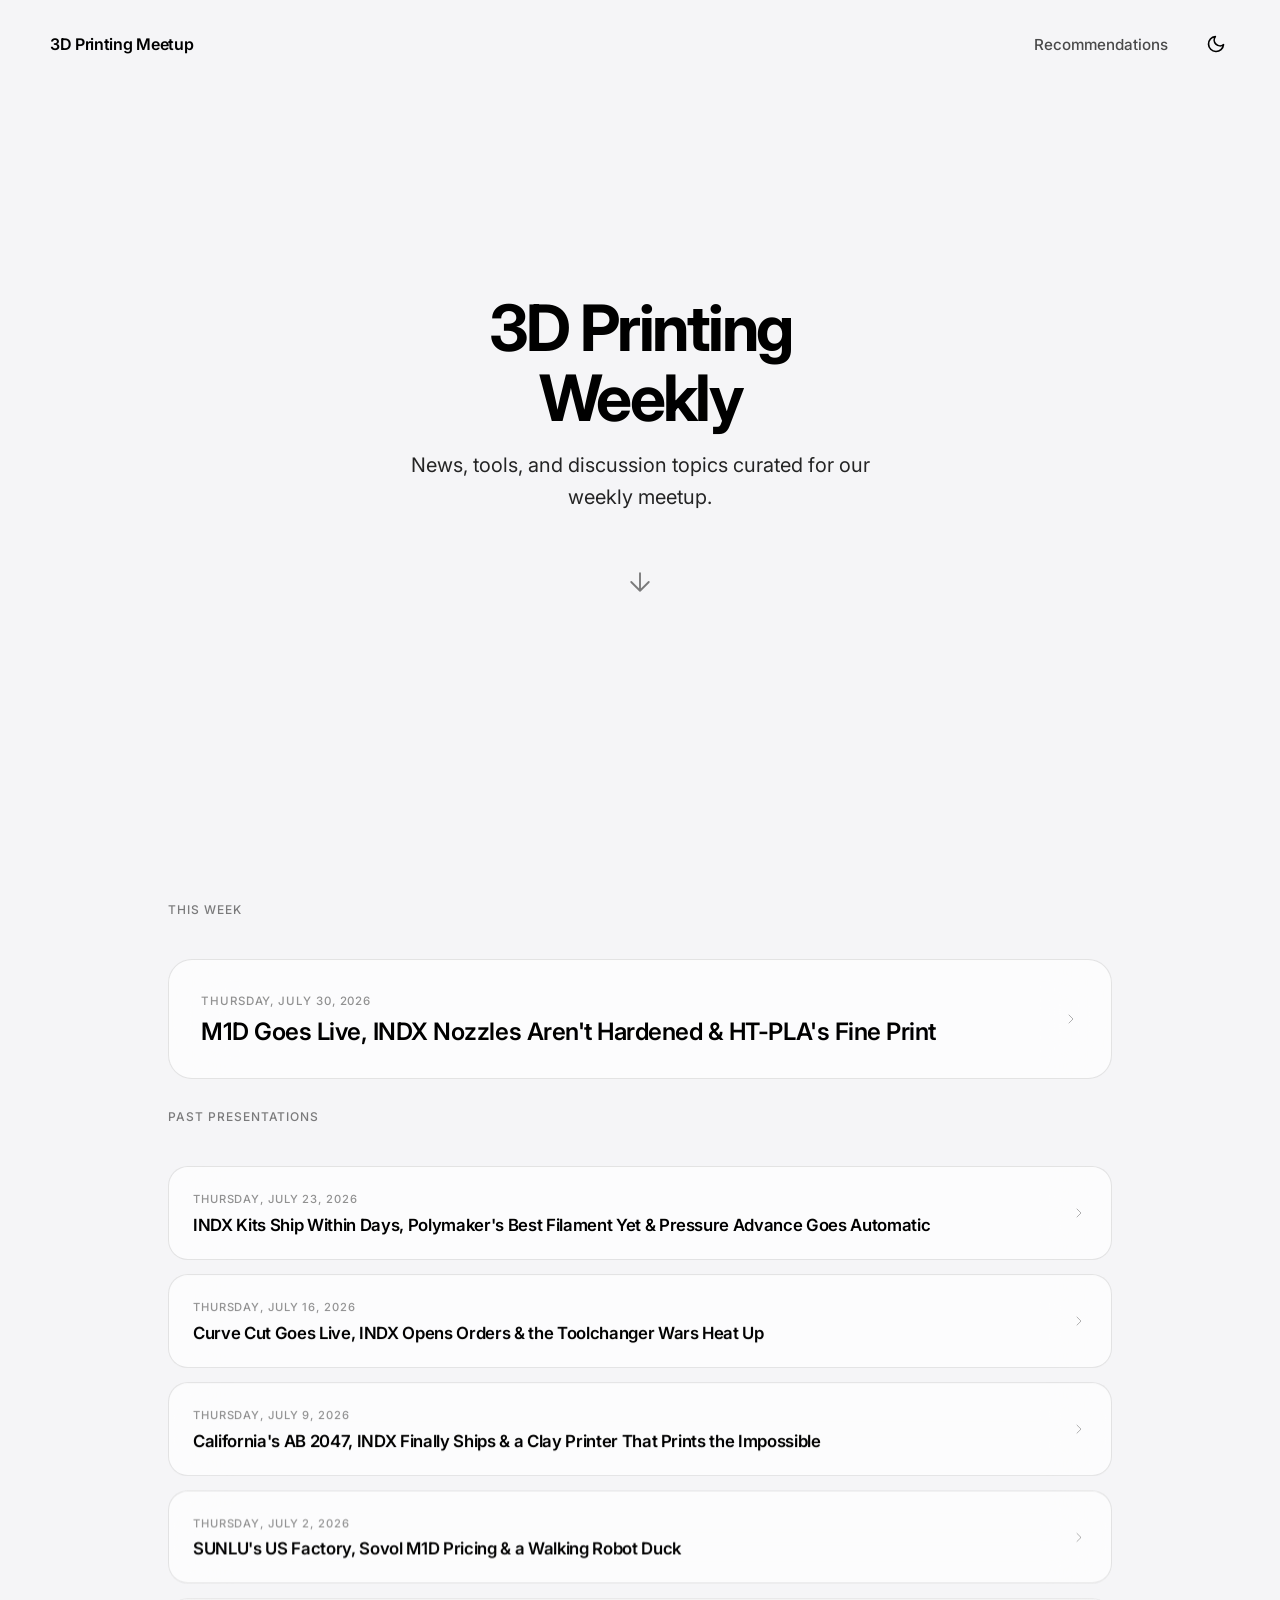
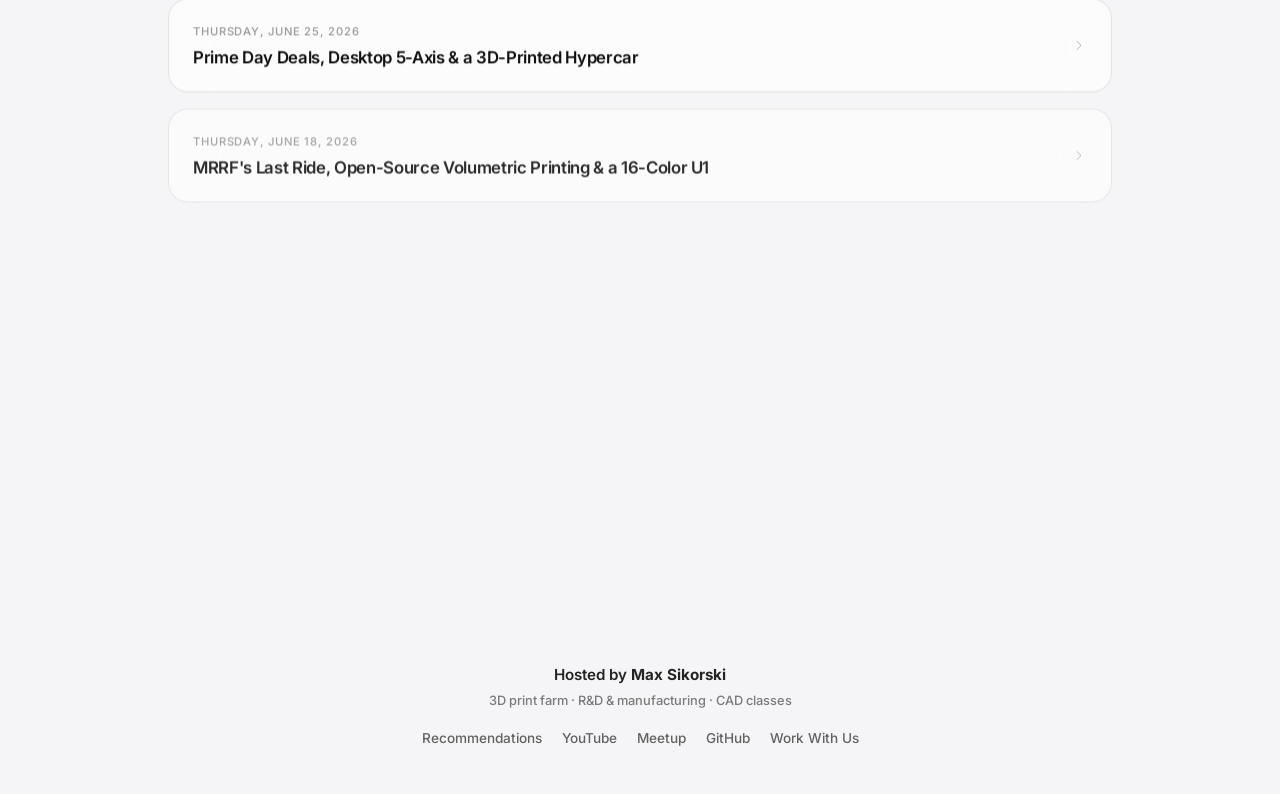
==== commit e7919784: "Add files via upload" ====
--- a/index.html
+++ b/index.html
@@ -86,6 +86,11 @@
             const INLINE_DATA = {
                 "weeks": [
                     {
+                        "id": "2026-W32",
+                        "date": "2026-08-06",
+                        "title": "Qidi Plus5 Lands, INDX Slips to Mid-August & AB 2047 Hits the Suspense File"
+                    },
+                    {
                         "id": "2026-W31",
                         "date": "2026-07-30",
                         "title": "M1D Goes Live, INDX Nozzles Aren't Hardened & HT-PLA's Fine Print"
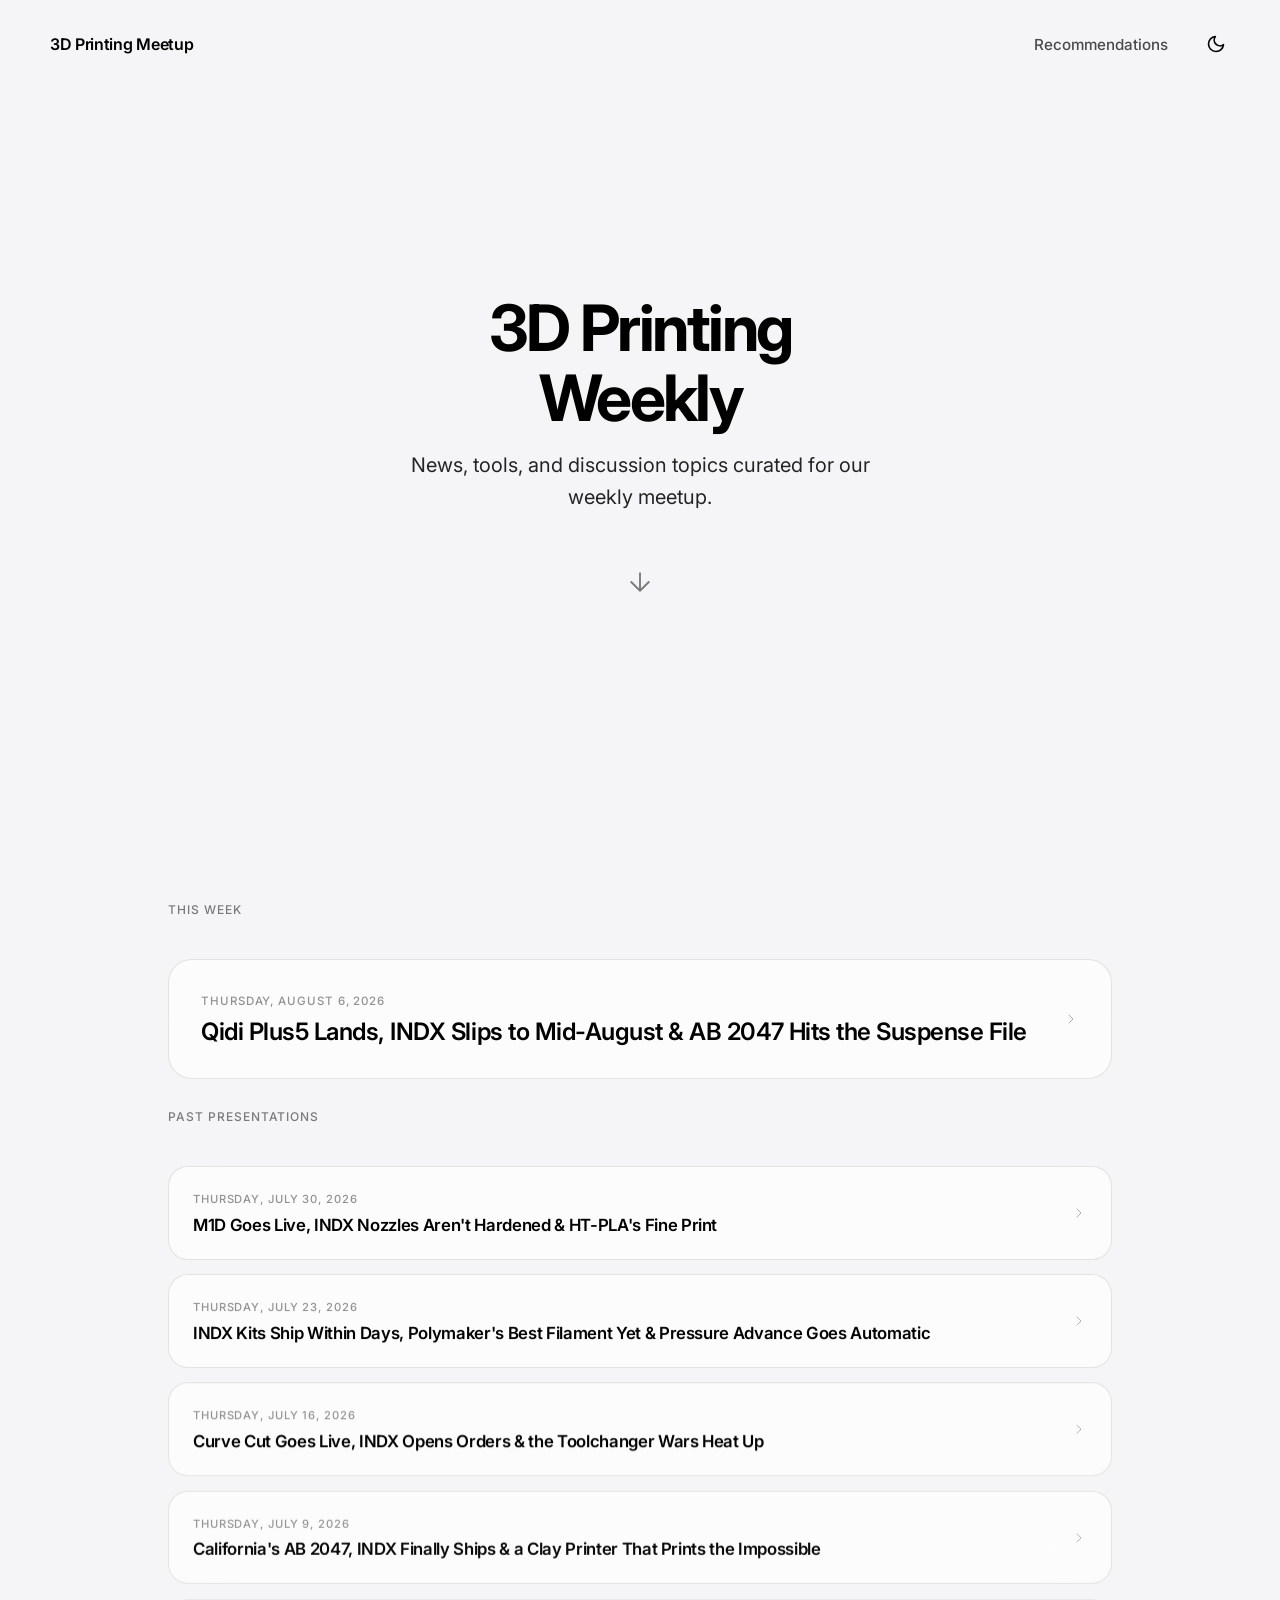
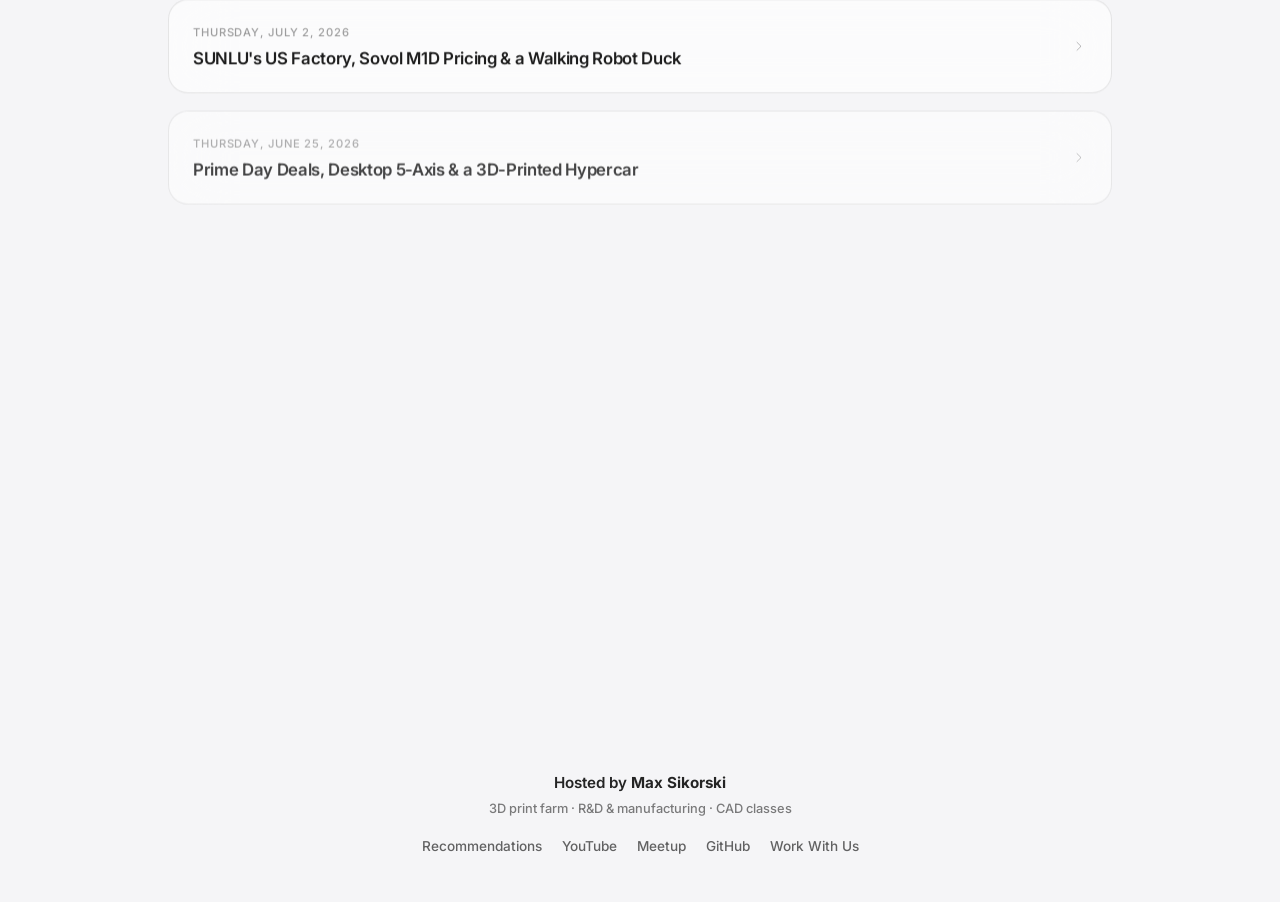
==== commit d9bf1903: "Add files via upload" ====
--- a/index.html
+++ b/index.html
@@ -86,6 +86,11 @@
             const INLINE_DATA = {
                 "weeks": [
                     {
+                        "id": "2026-W33",
+                        "date": "2026-08-13",
+                        "title": "Prusa Goes Gen 2, Bambu Teases Its First Laser & AB 2047's Decision Day"
+                    },
+                    {
                         "id": "2026-W32",
                         "date": "2026-08-06",
                         "title": "Qidi Plus5 Lands, INDX Slips to Mid-August & AB 2047 Hits the Suspense File"
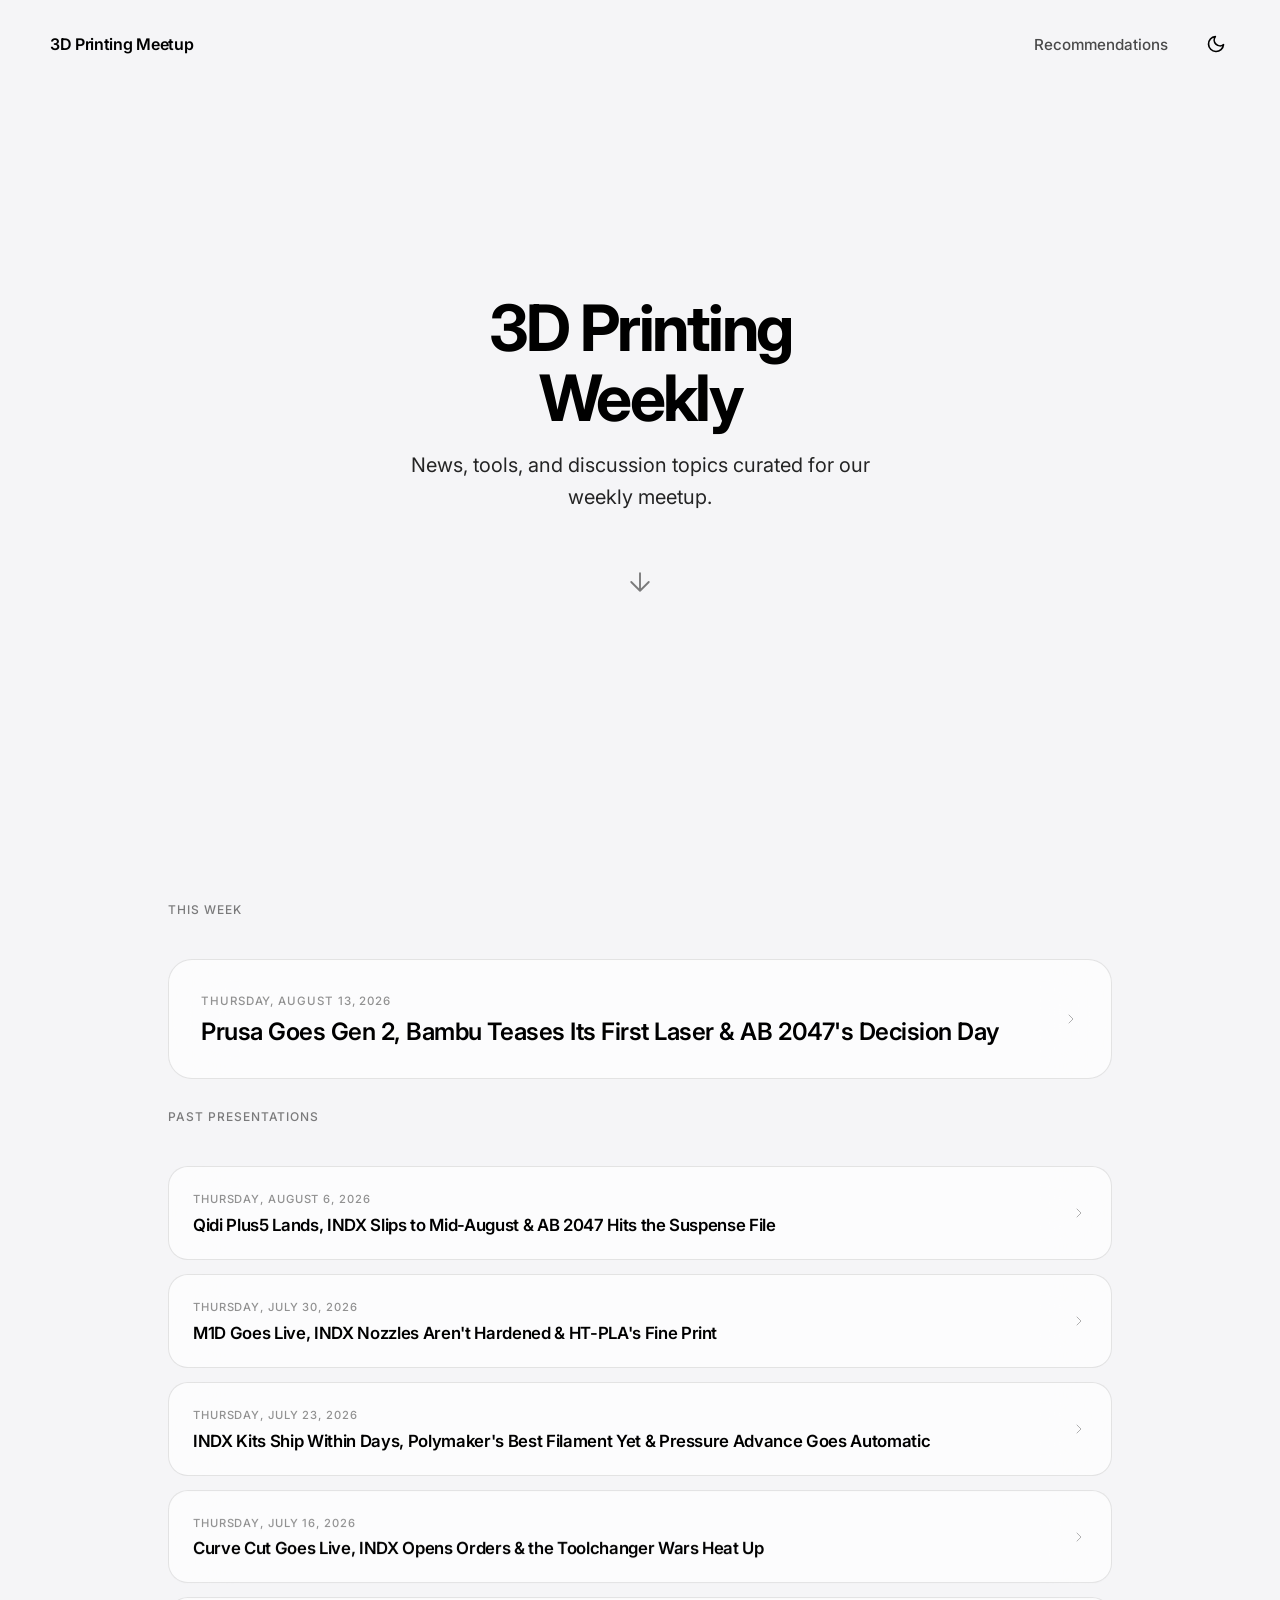
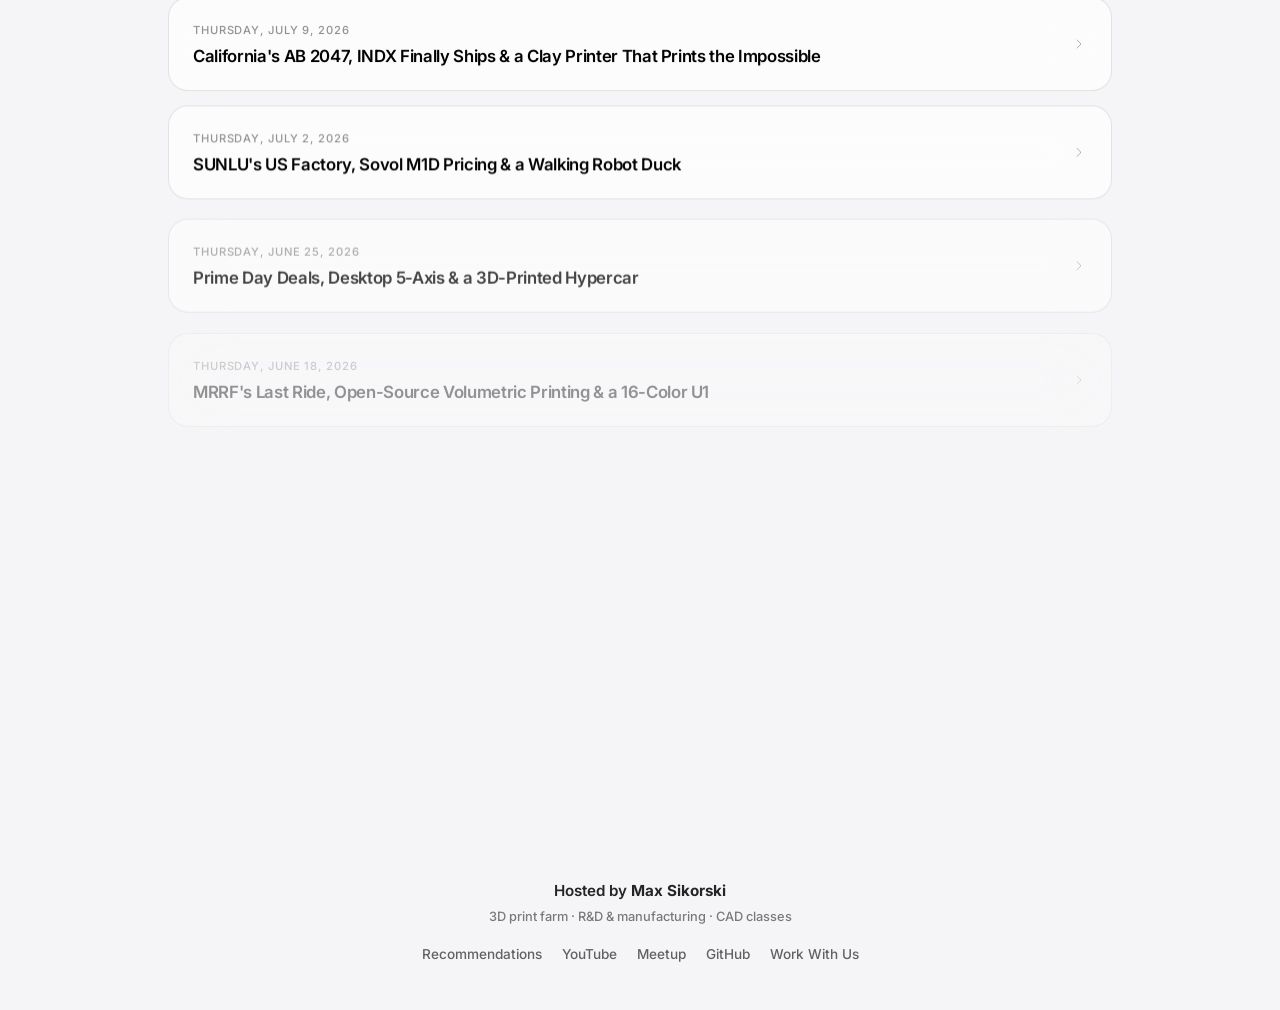
==== commit 6a5000a6: "Add files via upload" ====
--- a/index.html
+++ b/index.html
@@ -86,6 +86,11 @@
             const INLINE_DATA = {
                 "weeks": [
                     {
+                        "id": "2026-W34",
+                        "date": "2026-08-20",
+                        "title": "AB 2047 Advances, Bambu's Toolchanger Patents & Lasers Fix Weak Z-Layers"
+                    },
+                    {
                         "id": "2026-W33",
                         "date": "2026-08-13",
                         "title": "Prusa Goes Gen 2, Bambu Teases Its First Laser & AB 2047's Decision Day"
--- a/styles.css
+++ b/styles.css
@@ -1127,6 +1127,237 @@
     border-radius: 12px;
 }
 
+/* === Share (engine-level) — per-topic share button + share sheet (S) === */
+.slide-share-btn {
+    display: inline-flex;
+    align-items: center;
+    gap: 8px;
+    margin-top: 18px;
+    background: none;
+    border: none;
+    color: var(--text-color);
+    opacity: 0.35;
+    cursor: pointer;
+    font-family: inherit;
+    font-size: 0.8rem;
+    font-weight: 500;
+    letter-spacing: 0.02em;
+    padding: 6px 0;
+    transition: opacity 0.3s ease;
+}
+
+.slide-share-btn:hover {
+    opacity: 0.8;
+}
+
+.slide-share-btn:active {
+    transform: scale(0.97);
+}
+
+.share-overlay {
+    position: fixed;
+    top: 0;
+    left: 0;
+    width: 100%;
+    height: 100%;
+    background: rgba(0, 0, 0, 0.4);
+    backdrop-filter: blur(8px);
+    -webkit-backdrop-filter: blur(8px);
+    z-index: 210;
+    opacity: 0;
+    visibility: hidden;
+    transition: opacity 0.3s ease, visibility 0.3s ease;
+}
+
+.share-overlay.open {
+    opacity: 1;
+    visibility: visible;
+}
+
+.share-sheet {
+    position: fixed;
+    left: 50%;
+    bottom: 90px;
+    transform: translate(-50%, 24px);
+    width: min(600px, calc(100vw - 32px));
+    background: var(--card-bg);
+    backdrop-filter: blur(30px);
+    -webkit-backdrop-filter: blur(30px);
+    border: 1px solid var(--card-border);
+    border-radius: 24px;
+    padding: 28px;
+    z-index: 211;
+    opacity: 0;
+    visibility: hidden;
+    transition: transform 0.45s cubic-bezier(0.16, 1, 0.3, 1), opacity 0.3s ease, visibility 0.3s ease;
+}
+
+.share-sheet.open {
+    opacity: 1;
+    visibility: visible;
+    transform: translate(-50%, 0);
+}
+
+.share-close {
+    position: absolute;
+    top: 20px;
+    right: 20px;
+    background: rgba(128, 128, 128, 0.2);
+    border: none;
+    color: var(--text-color);
+    width: 32px;
+    height: 32px;
+    border-radius: 50%;
+    font-size: 1.2rem;
+    cursor: pointer;
+    display: flex;
+    align-items: center;
+    justify-content: center;
+    transition: all 0.3s ease;
+}
+
+.share-close:hover {
+    background: rgba(128, 128, 128, 0.4);
+}
+
+.share-title {
+    font-size: 0.75rem;
+    font-weight: 500;
+    color: var(--text-muted);
+    text-transform: uppercase;
+    letter-spacing: 0.08em;
+    margin-bottom: 4px;
+}
+
+.share-topic-title {
+    font-size: 1.05rem;
+    font-weight: 600;
+    letter-spacing: -0.02em;
+    margin-bottom: 20px;
+    padding-right: 40px;
+}
+
+.share-main {
+    display: flex;
+    gap: 24px;
+    align-items: flex-start;
+}
+
+.share-qr {
+    flex-shrink: 0;
+    text-align: center;
+}
+
+.share-qr canvas {
+    display: block;
+    border-radius: 12px;
+}
+
+.share-qr-label {
+    font-size: 0.7rem;
+    font-weight: 500;
+    color: var(--text-muted);
+    margin-top: 8px;
+}
+
+.share-right {
+    flex: 1;
+    min-width: 0;
+}
+
+.share-link-row {
+    display: flex;
+    align-items: center;
+    gap: 12px;
+    border: 1px solid var(--card-border);
+    border-radius: 14px;
+    padding: 10px 12px 10px 16px;
+    margin-bottom: 16px;
+}
+
+.share-link-text {
+    flex: 1;
+    min-width: 0;
+    font-family: "SF Mono", Consolas, "Liberation Mono", Menlo, Courier, monospace;
+    font-size: 0.78rem;
+    color: var(--text-muted);
+    white-space: nowrap;
+    overflow: hidden;
+    text-overflow: ellipsis;
+}
+
+.share-copy-btn {
+    flex-shrink: 0;
+    background: var(--btn-bg);
+    color: var(--btn-text);
+    border: none;
+    border-radius: 30px;
+    font-family: inherit;
+    font-size: 0.8rem;
+    font-weight: 500;
+    padding: 8px 16px;
+    cursor: pointer;
+    transition: all 0.3s ease;
+}
+
+.share-copy-btn:hover {
+    background: var(--btn-hover);
+}
+
+.share-copy-btn:active {
+    transform: scale(0.97);
+}
+
+.share-targets {
+    display: flex;
+    flex-wrap: wrap;
+    gap: 8px;
+}
+
+.share-target {
+    background: var(--btn-sec-bg);
+    color: var(--btn-sec-text);
+    border: 1px solid var(--card-border);
+    border-radius: 30px;
+    font-family: inherit;
+    font-size: 0.8rem;
+    font-weight: 500;
+    padding: 8px 16px;
+    cursor: pointer;
+    text-decoration: none;
+    transition: all 0.3s ease;
+}
+
+.share-target:hover {
+    background: var(--btn-sec-hover);
+    border-color: var(--btn-sec-border);
+}
+
+.share-target:active {
+    transform: scale(0.97);
+}
+
+@media (max-width: 768px) {
+    .share-sheet {
+        bottom: 78px;
+        padding: 22px;
+    }
+
+    .share-main {
+        flex-direction: column;
+        align-items: stretch;
+    }
+
+    /* The QR is a projector/in-room affordance — on phones the buttons do the work */
+    .share-qr {
+        display: none;
+    }
+
+    .share-target {
+        padding: 12px 18px;
+    }
+}
+
 .qr-label {
     font-size: 0.7rem;
     font-weight: 500;
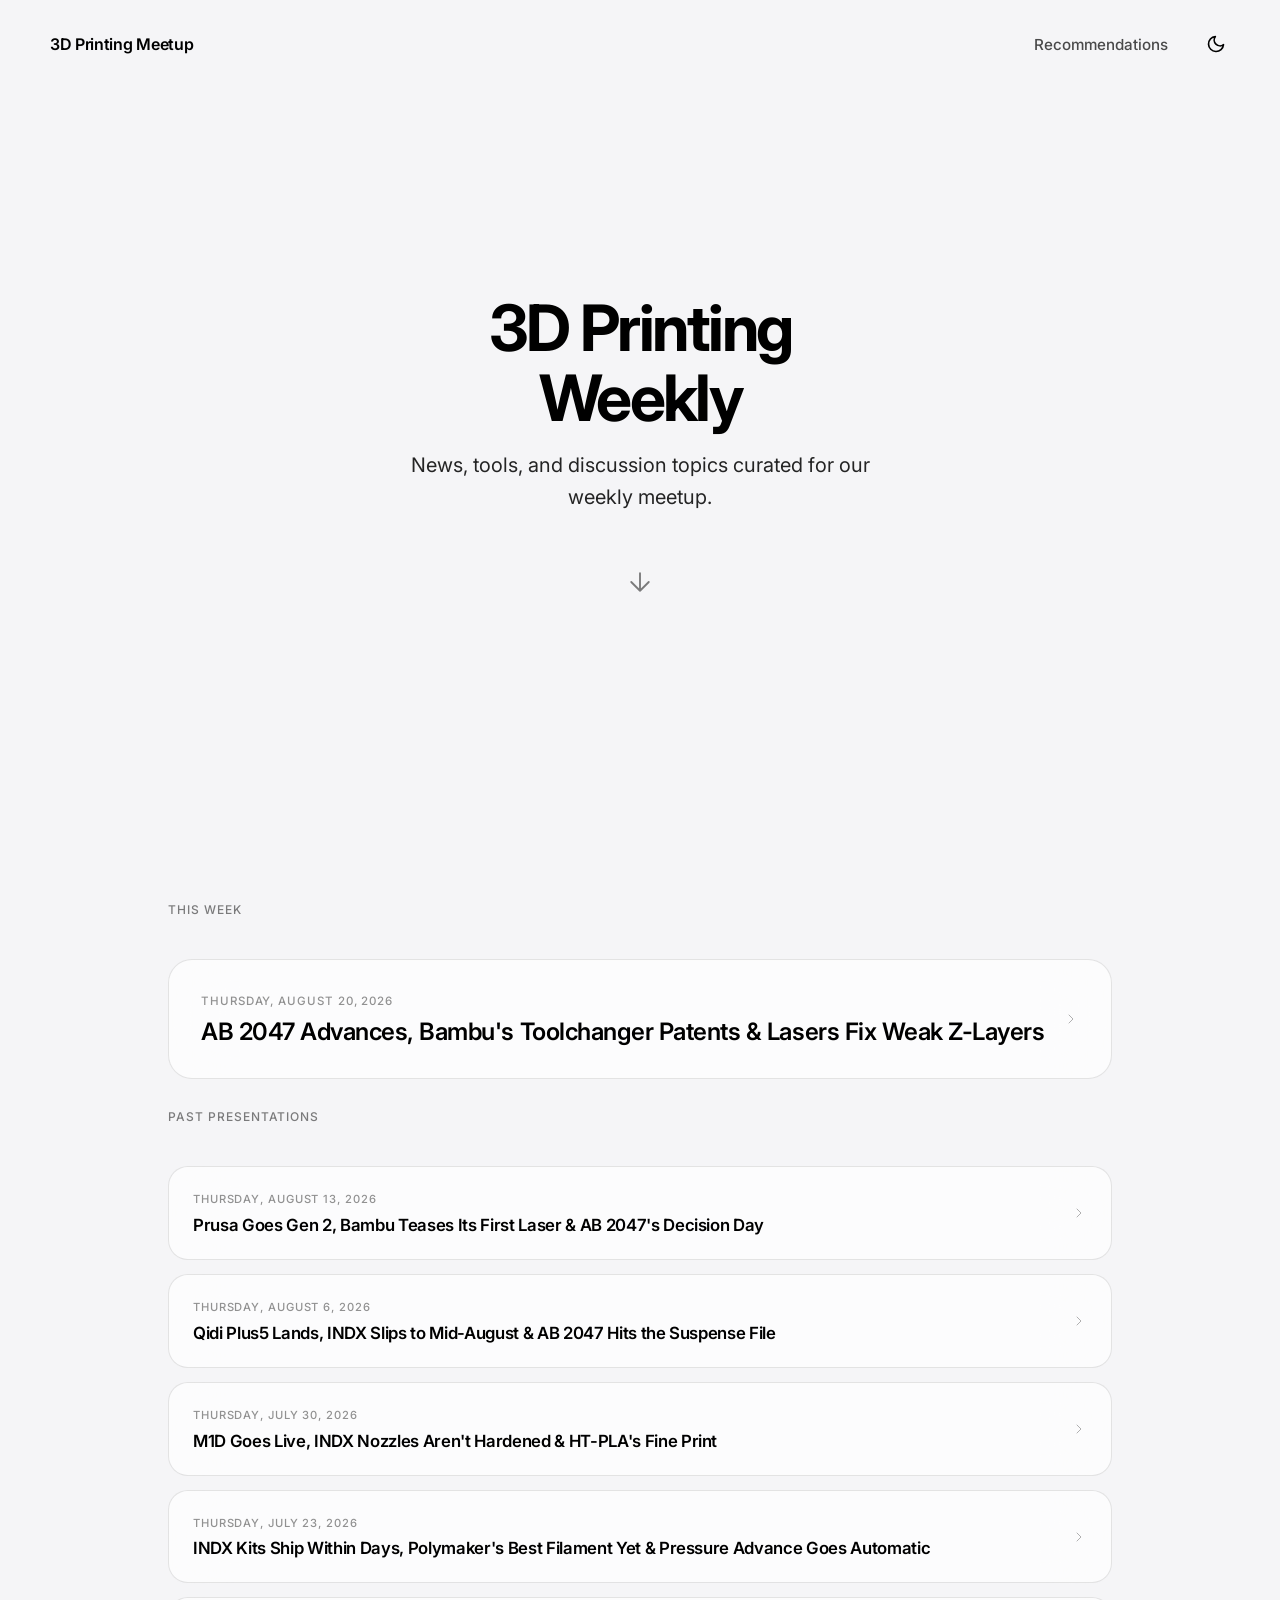
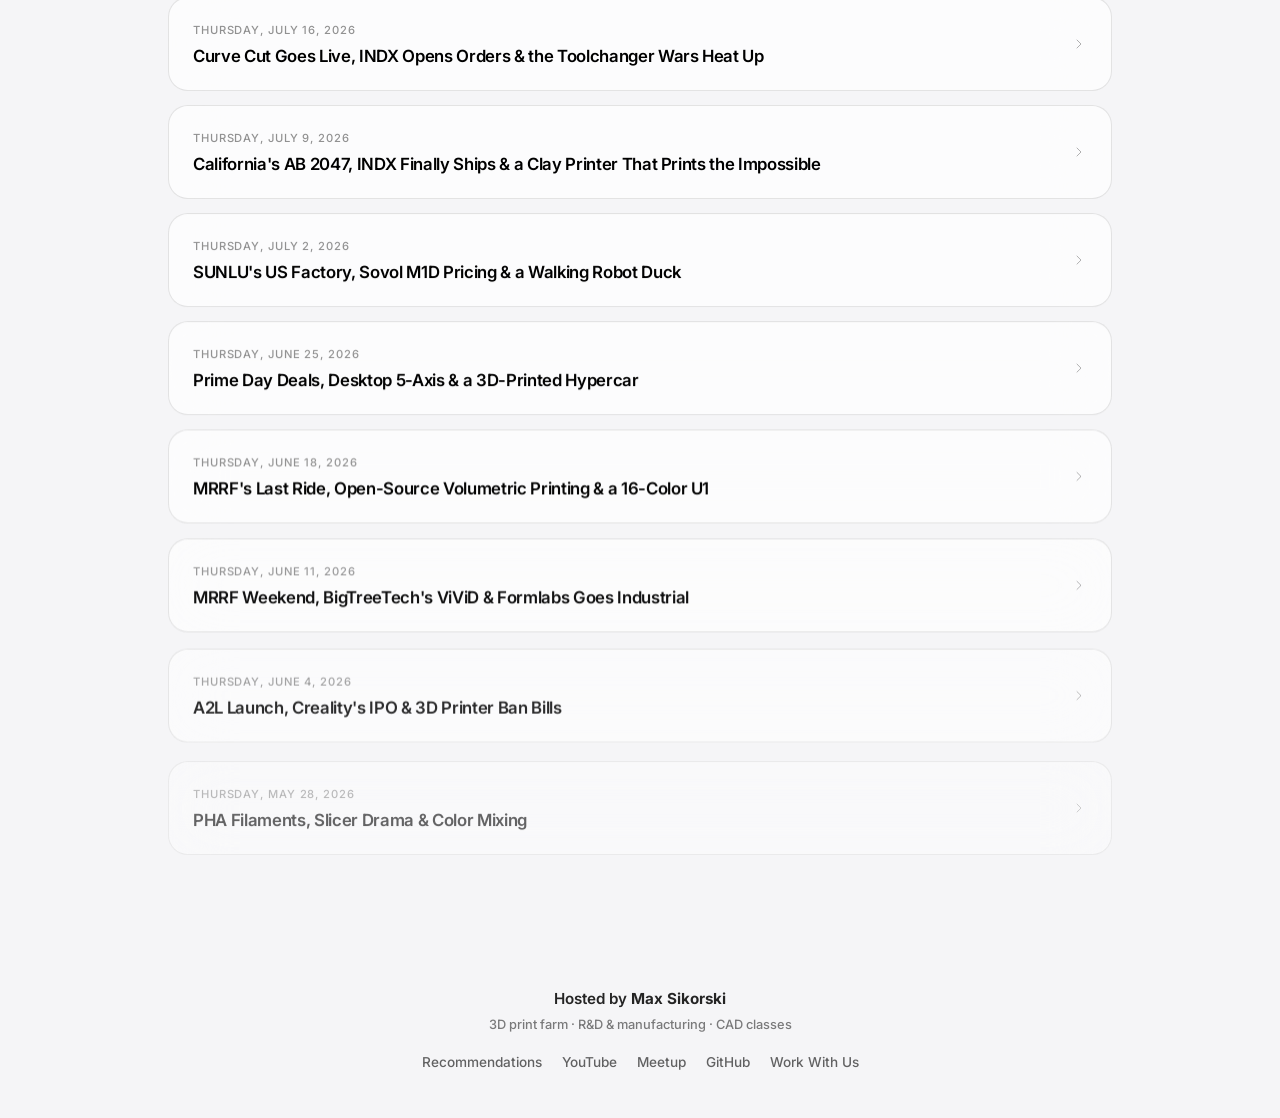
==== commit 3b8b413a: "Add files via upload" ====
--- a/index.html
+++ b/index.html
@@ -86,6 +86,11 @@
             const INLINE_DATA = {
                 "weeks": [
                     {
+                        "id": "2026-W35",
+                        "date": "2026-08-27",
+                        "title": "AB 2047 Loses Its Teeth, INDX Gen 2 Ships & Sovol's $3.2M Finish"
+                    },
+                    {
                         "id": "2026-W34",
                         "date": "2026-08-20",
                         "title": "AB 2047 Advances, Bambu's Toolchanger Patents & Lasers Fix Weak Z-Layers"
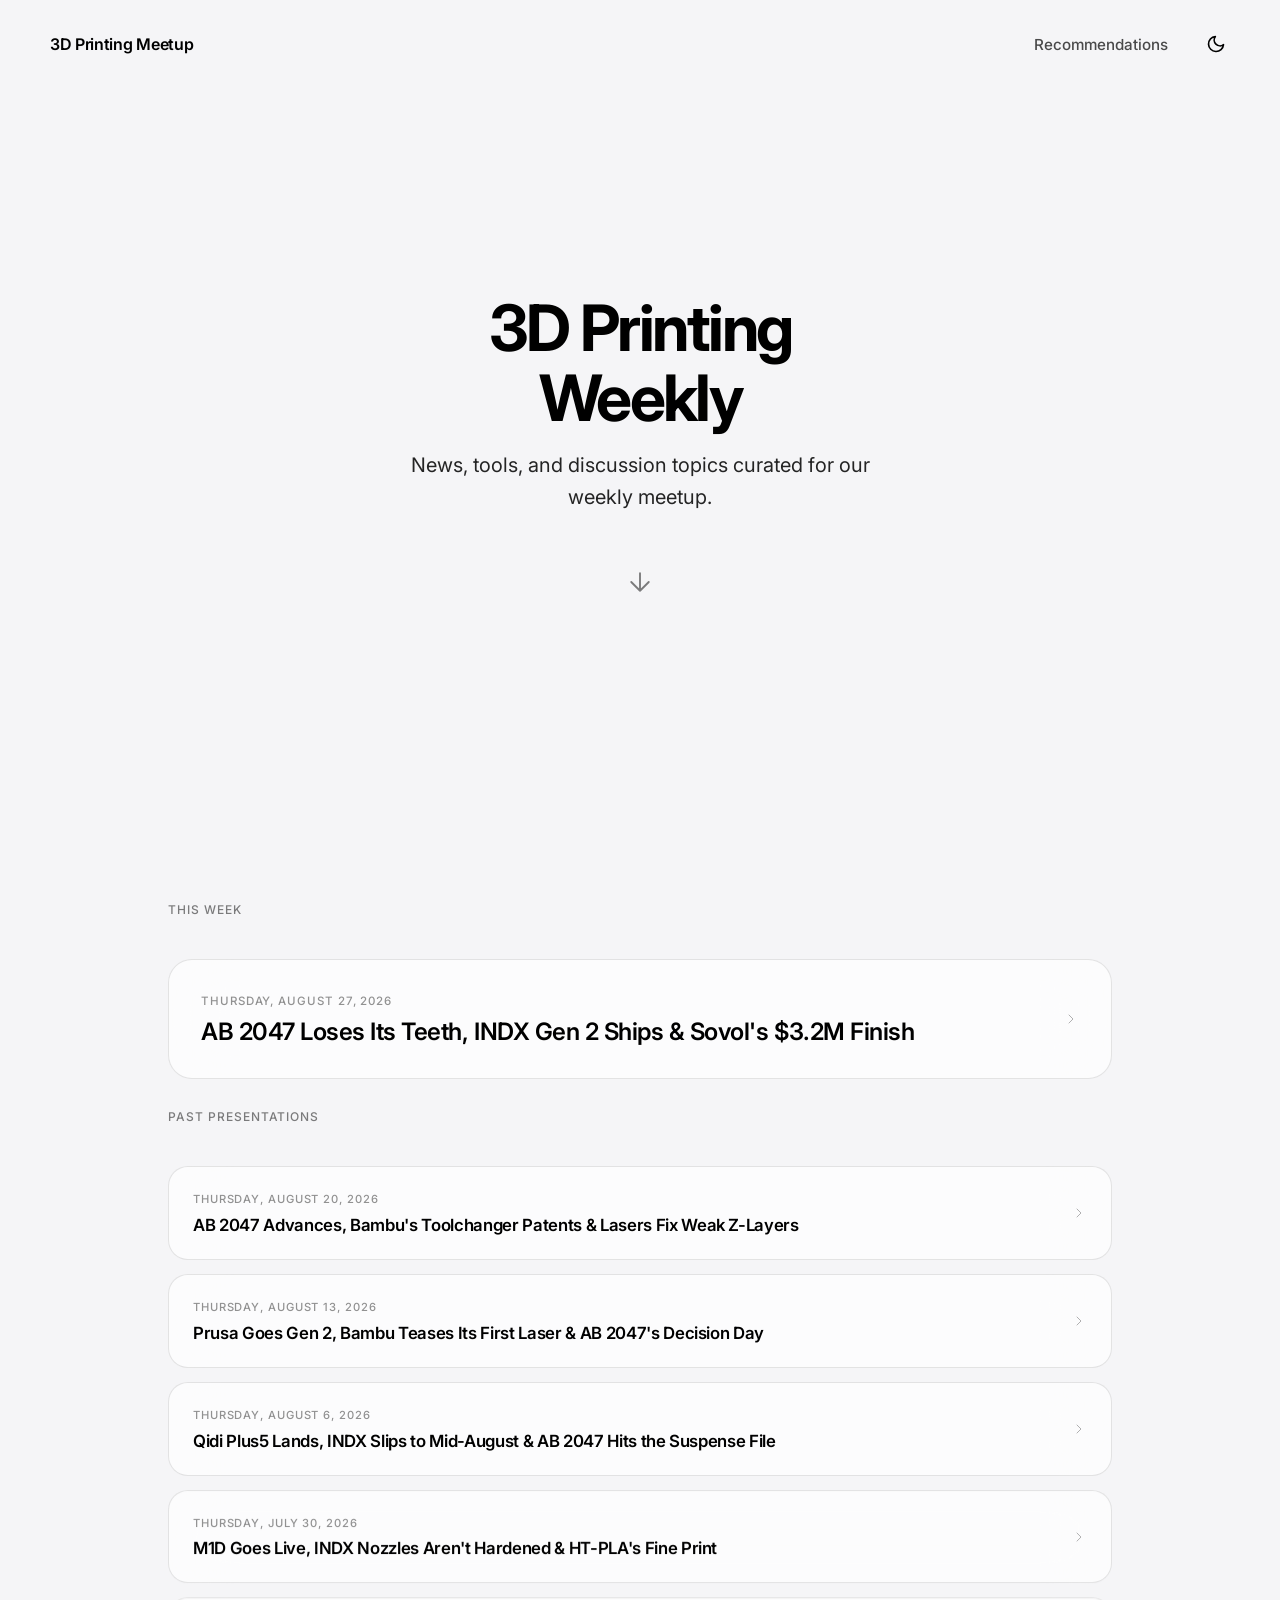
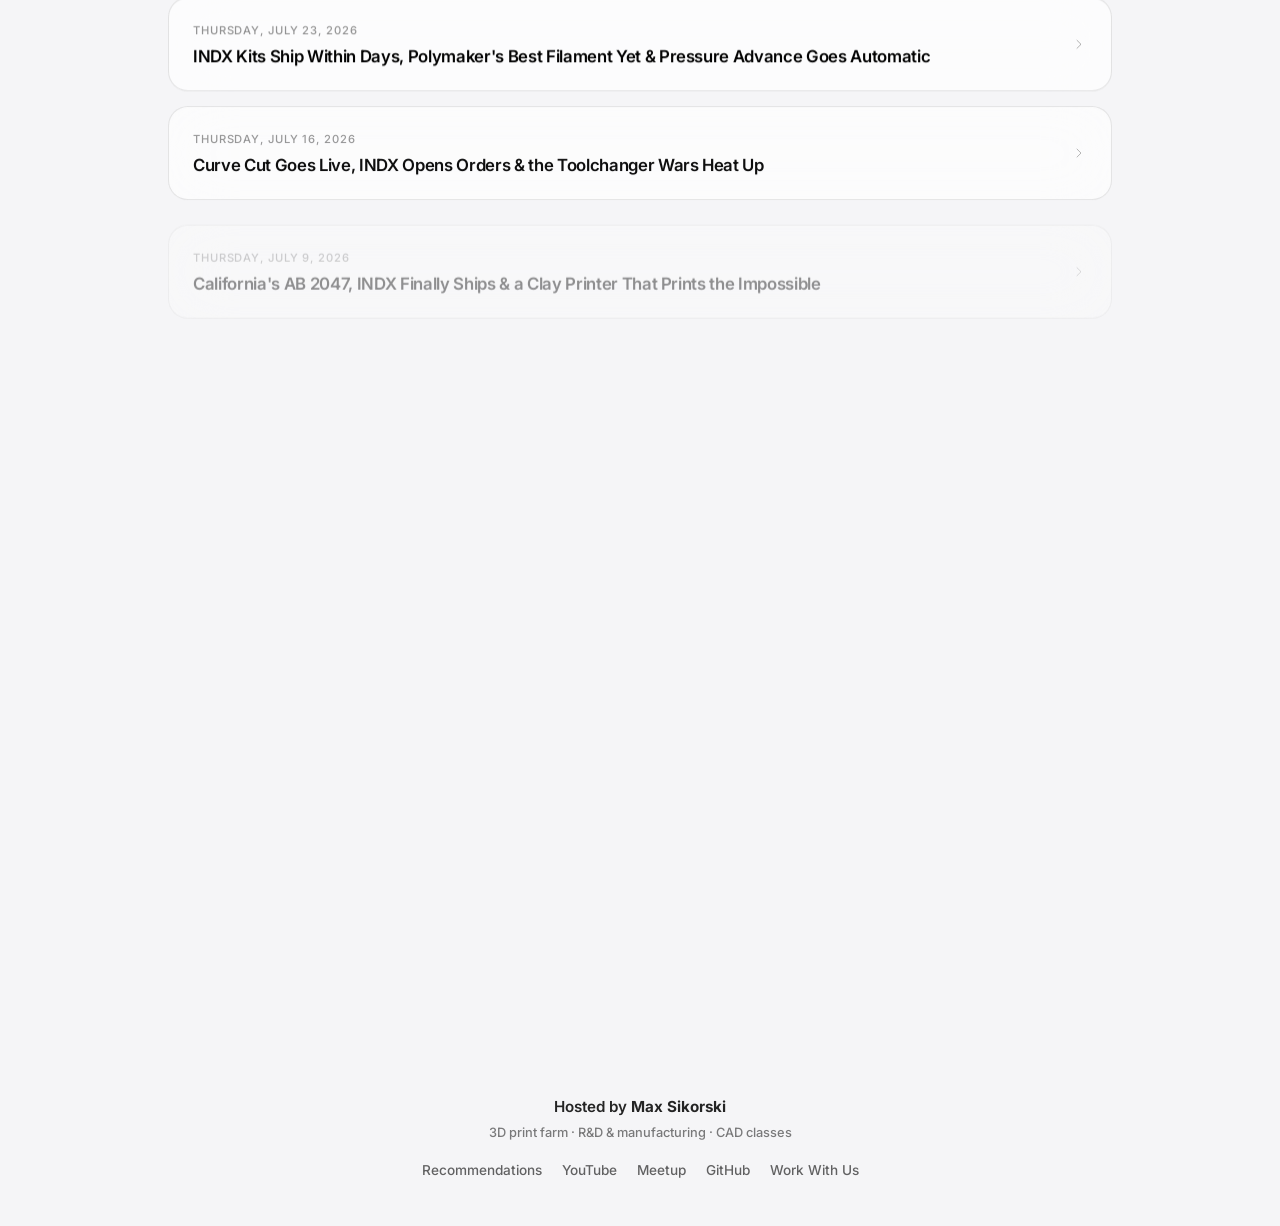
==== commit 29c6a0cf: "Add files via upload" ====
--- a/index.html
+++ b/index.html
@@ -86,6 +86,11 @@
             const INLINE_DATA = {
                 "weeks": [
                     {
+                        "id": "2026-W36",
+                        "date": "2026-09-03",
+                        "title": "AB 2047 Reaches Newsom's Desk, PrusaSlicer 3.0 Arrives & Creality Goes Red"
+                    },
+                    {
                         "id": "2026-W35",
                         "date": "2026-08-27",
                         "title": "AB 2047 Loses Its Teeth, INDX Gen 2 Ships & Sovol's $3.2M Finish"
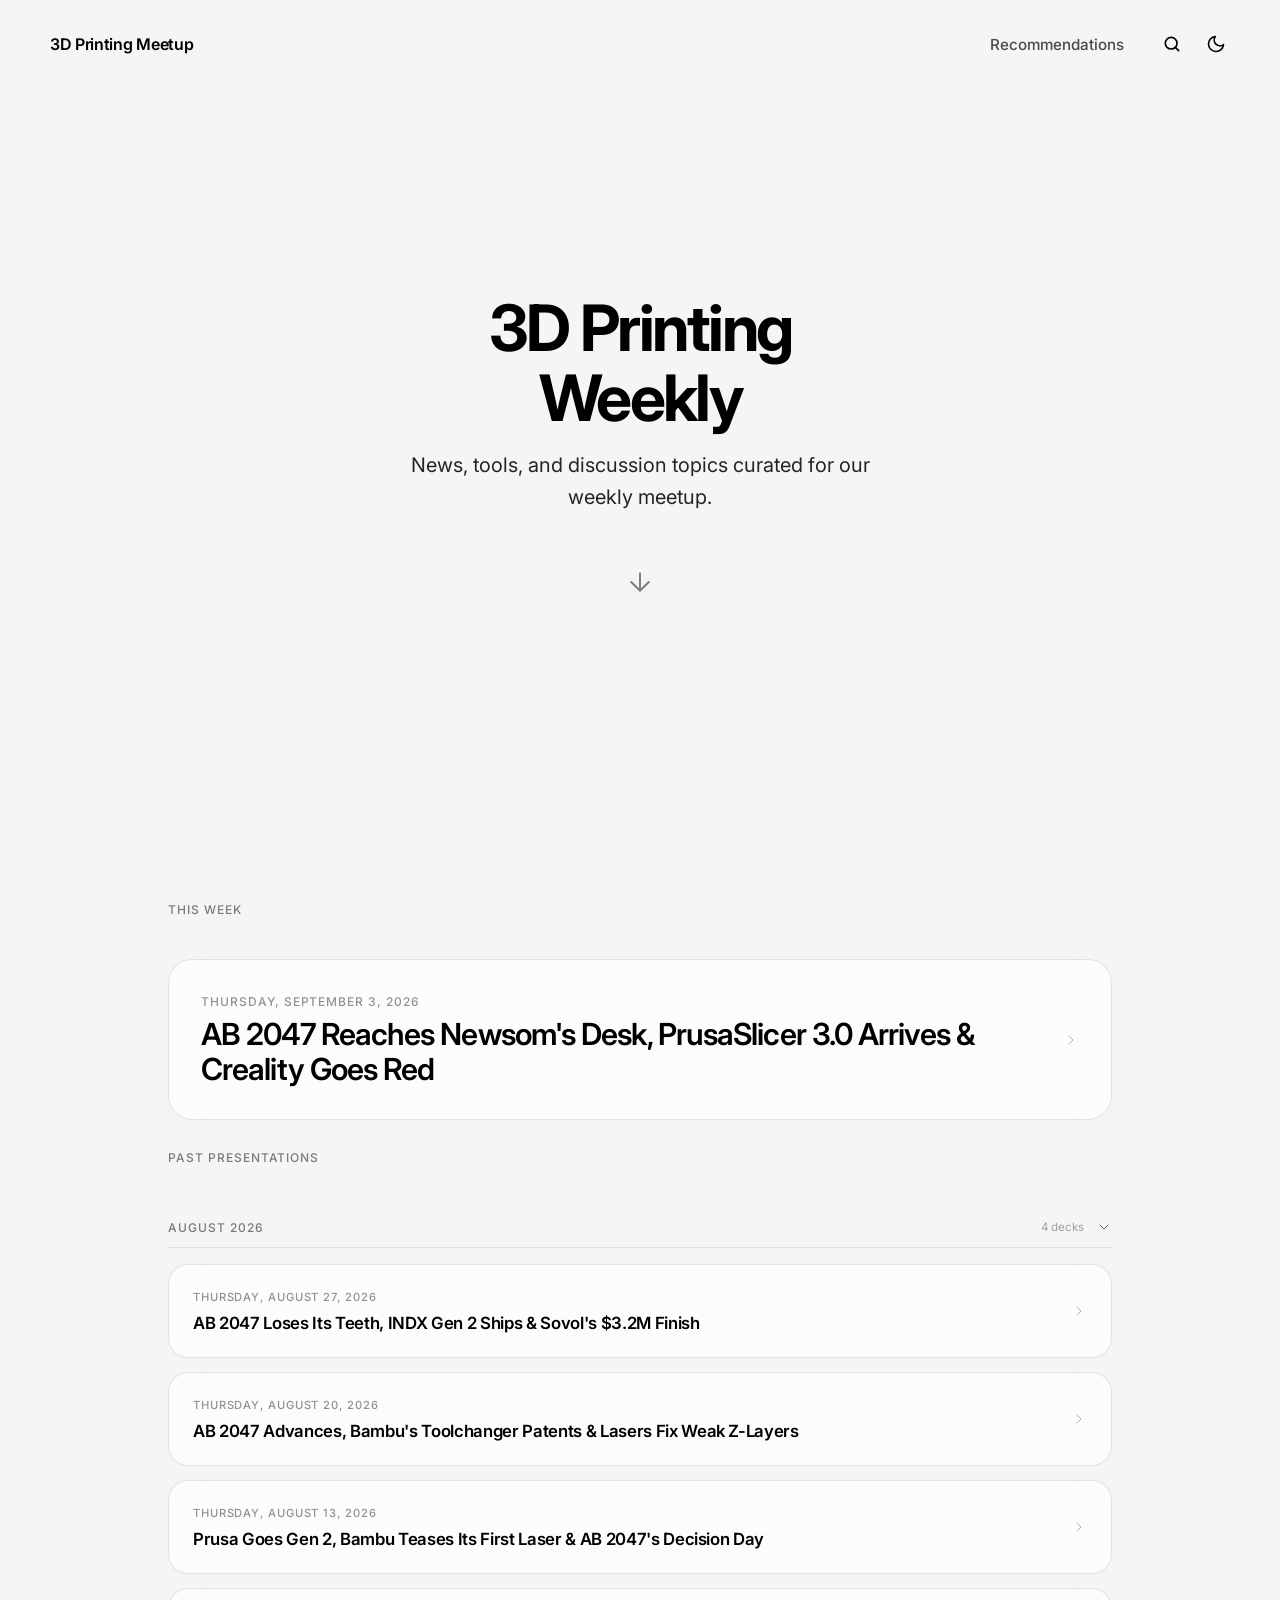
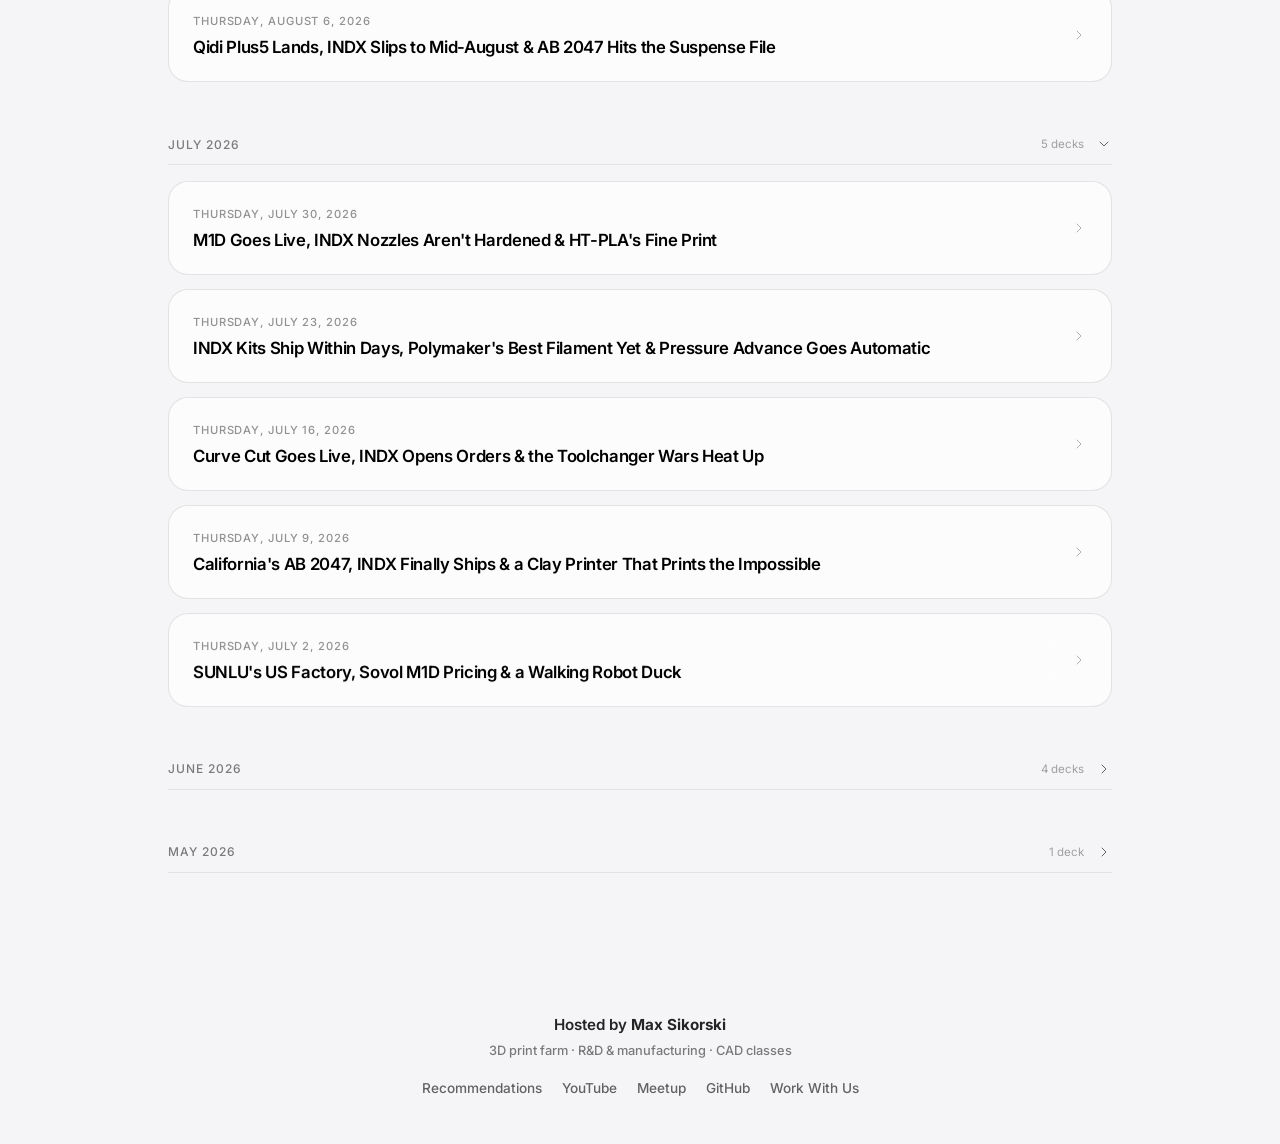
==== commit 25f86489: "Add files via upload" ====
--- a/index.html
+++ b/index.html
@@ -3,14 +3,27 @@
 <head>
     <meta charset="UTF-8">
     <meta name="viewport" content="width=device-width, initial-scale=1.0, viewport-fit=cover">
-    <title>3D Printing Meetup — Weekly Presentations</title>
-    <meta name="description" content="Weekly 3D printing news and discussion topics for our meetup group.">
+    <title></title>
+    <meta name="description" content="">
+    <script src="config.js"></script>
+    <script>
+        // Pre-paint branding from config.js: title, description, favicons.
+        (function (cfg) {
+            if (!cfg) return;
+            var page = /week\.html$/.test(location.pathname) ? 'week' : 'index';
+            document.title = cfg.pageTitles[page];
+            var meta = document.querySelector('meta[name="description"]');
+            if (meta) meta.content = cfg.metaDescription[page];
+            (cfg.favicons || []).forEach(function (icon) {
+                var link = document.createElement('link');
+                Object.keys(icon).forEach(function (k) { link.setAttribute(k, icon[k]); });
+                document.head.appendChild(link);
+            });
+        })(window.SITE_CONFIG);
+    </script>
     <meta name="theme-color" content="#000000">
     <meta name="apple-mobile-web-app-capable" content="yes">
     <meta name="apple-mobile-web-app-status-bar-style" content="black-translucent">
-    <link rel="icon" type="image/png" sizes="32x32" href="favicon-32.png">
-    <link rel="icon" type="image/png" sizes="192x192" href="favicon-192.png">
-    <link rel="apple-touch-icon" sizes="180x180" href="apple-touch-icon.png">
     <link href="https://fonts.googleapis.com/css2?family=Inter:wght@300;400;500;600;700&display=swap" rel="stylesheet">
     <link rel="stylesheet" href="styles.css">
 </head>
@@ -18,9 +31,14 @@
 
     <!-- Navigation -->
     <nav class="header-nav">
-        <a href="index.html" class="logo" id="logo-refresh">3D Printing Meetup</a>
+        <a href="index.html" class="logo" id="logo-refresh"></a>
         <div class="nav-right">
-            <a href="recommendations.html" class="nav-link">Recommendations</a>
+            <span id="nav-links"></span>
+            <button id="search-toggle" class="theme-toggle search-toggle" aria-label="Search all presentations" title="Search (/)">
+                <svg width="20" height="20" viewBox="0 0 24 24" fill="none" stroke="currentColor" stroke-width="2" stroke-linecap="round" stroke-linejoin="round" aria-hidden="true">
+                    <circle cx="11" cy="11" r="7"></circle><path d="m20 20-4-4"></path>
+                </svg>
+            </button>
             <button id="theme-toggle" class="theme-toggle" aria-label="Toggle Theme">
                 <svg id="theme-icon" width="20" height="20" viewBox="0 0 24 24" fill="none" stroke="currentColor"
                     stroke-width="2" stroke-linecap="round" stroke-linejoin="round">
@@ -35,8 +53,8 @@
     <!-- Hero Section -->
     <section class="hero-section">
         <div class="hero-content">
-            <h1 class="hero-title">3D Printing<br>Weekly</h1>
-            <p class="hero-subtitle">News, tools, and discussion topics curated for our weekly meetup.</p>
+            <h1 class="hero-title"></h1>
+            <p class="hero-subtitle"></p>
             <a href="#current-section" class="scroll-cue" aria-label="Scroll to presentations">
                 <svg width="30" height="30" viewBox="0 0 24 24" fill="none" stroke="currentColor" stroke-width="1.5" stroke-linecap="round" stroke-linejoin="round">
                     <path d="M12 5v14M19 12l-7 7-7-7"/>
@@ -62,121 +80,20 @@
         </div>
     </div>
 
-    <!-- Footer / About the host -->
-    <footer class="footer">
-        <p class="footer-host">Hosted by <strong>Max Sikorski</strong></p>
-        <p class="footer-tagline">3D print farm · R&amp;D &amp; manufacturing · CAD classes</p>
-        <nav class="footer-links">
-            <a href="recommendations.html">Recommendations</a>
-            <a href="https://www.youtube.com/@maxwellsikorski4926" target="_blank" rel="noopener noreferrer">YouTube</a>
-            <a href="https://www.meetup.com/3d-printing-club/" target="_blank" rel="noopener noreferrer">Meetup</a>
-            <a href="https://github.com/MaxSikorski" target="_blank" rel="noopener noreferrer">GitHub</a>
-            <a id="footer-workwith" href="#">Work With Us</a>
-        </nav>
-    </footer>
-
-    <script src="https://cdnjs.cloudflare.com/ajax/libs/gsap/3.12.5/gsap.min.js"></script>
+    <!-- Footer -->
+    <footer class="footer" id="site-footer"></footer>
+
+    <script src="gsap.min.js"></script>
     <script src="script.js"></script>
+    <script src="data.js"></script>
     <script>
         (function () {
             'use strict';
-
-            // Inline fallback data (used when opening via file:// protocol)
-            // Keep this in sync with weeks/index.json
-            const INLINE_DATA = {
-                "weeks": [
-                    {
-                        "id": "2026-W36",
-                        "date": "2026-09-03",
-                        "title": "AB 2047 Reaches Newsom's Desk, PrusaSlicer 3.0 Arrives & Creality Goes Red"
-                    },
-                    {
-                        "id": "2026-W35",
-                        "date": "2026-08-27",
-                        "title": "AB 2047 Loses Its Teeth, INDX Gen 2 Ships & Sovol's $3.2M Finish"
-                    },
-                    {
-                        "id": "2026-W34",
-                        "date": "2026-08-20",
-                        "title": "AB 2047 Advances, Bambu's Toolchanger Patents & Lasers Fix Weak Z-Layers"
-                    },
-                    {
-                        "id": "2026-W33",
-                        "date": "2026-08-13",
-                        "title": "Prusa Goes Gen 2, Bambu Teases Its First Laser & AB 2047's Decision Day"
-                    },
-                    {
-                        "id": "2026-W32",
-                        "date": "2026-08-06",
-                        "title": "Qidi Plus5 Lands, INDX Slips to Mid-August & AB 2047 Hits the Suspense File"
-                    },
-                    {
-                        "id": "2026-W31",
-                        "date": "2026-07-30",
-                        "title": "M1D Goes Live, INDX Nozzles Aren't Hardened & HT-PLA's Fine Print"
-                    },
-                    {
-                        "id": "2026-W30",
-                        "date": "2026-07-23",
-                        "title": "INDX Kits Ship Within Days, Polymaker's Best Filament Yet & Pressure Advance Goes Automatic"
-                    },
-                    {
-                        "id": "2026-W29",
-                        "date": "2026-07-16",
-                        "title": "Curve Cut Goes Live, INDX Opens Orders & the Toolchanger Wars Heat Up"
-                    },
-                    {
-                        "id": "2026-W28",
-                        "date": "2026-07-09",
-                        "title": "California's AB 2047, INDX Finally Ships & a Clay Printer That Prints the Impossible"
-                    },
-                    {
-                        "id": "2026-W27",
-                        "date": "2026-07-02",
-                        "title": "SUNLU's US Factory, Sovol M1D Pricing & a Walking Robot Duck"
-                    },
-                    {
-                        "id": "2026-W26",
-                        "date": "2026-06-25",
-                        "title": "Prime Day Deals, Desktop 5-Axis & a 3D-Printed Hypercar"
-                    },
-                    {
-                        "id": "2026-W25",
-                        "date": "2026-06-18",
-                        "title": "MRRF's Last Ride, Open-Source Volumetric Printing & a 16-Color U1"
-                    },
-                    {
-                        "id": "2026-W24",
-                        "date": "2026-06-11",
-                        "title": "MRRF Weekend, BigTreeTech's ViViD & Formlabs Goes Industrial"
-                    },
-                    {
-                        "id": "2026-W23",
-                        "date": "2026-06-04",
-                        "title": "A2L Launch, Creality's IPO & 3D Printer Ban Bills"
-                    },
-                    {
-                        "id": "2026-W22",
-                        "date": "2026-05-28",
-                        "title": "PHA Filaments, Slicer Drama & Color Mixing"
-                    }
-                ]
-            };
 
             const archiveList = document.getElementById('archive-list');
             const currentList = document.getElementById('current-list');
             const pastSection = document.getElementById('presentations');
             const emptyState = document.getElementById('empty-state');
-
-            // "Work With Us" → prefilled email (assembled so plain-text scrapers don't grab it)
-            (function () {
-                const workLink = document.getElementById('footer-workwith');
-                if (!workLink) return;
-                const email = ['3dmax.ow6p08', 'bumpmail.io'].join('@');
-                const subject = '3D Printing Weekly — Work With You (print farm / R&D / CAD)';
-                const body = "Hi Max,\n\nI'd like to talk about working together — print farm / R&D / manufacturing / CAD classes.\n\n";
-                workLink.href = `mailto:${email}?subject=${encodeURIComponent(subject)}&body=${encodeURIComponent(body)}`;
-            })();
 
             function buildCard(week, index, featured) {
                 const card = document.createElement('a');
@@ -201,6 +118,28 @@
                         <path d="M9 18l6-6-6-6"/>
                     </svg>
                 `;
+
+                // Breathing glow on the featured card — a soft halo swells in and melts
+                // away (1s in, 1s out), then 2s fully dark, forever.
+                const haloColors = (window.SITE_CONFIG && window.SITE_CONFIG.halo) || [];
+                if (featured && haloColors.length > 0) {
+                    const halo = document.createElement('div');
+                    halo.className = 'glow-halo';
+                    halo.setAttribute('aria-hidden', 'true');
+                    card.appendChild(halo);
+
+                    const reduceMotion = window.matchMedia('(prefers-reduced-motion: reduce)').matches;
+                    if (!reduceMotion && typeof gsap !== 'undefined') {
+                        const tl = gsap.timeline({ repeat: -1 });
+                        const addPulse = (color) => {
+                            tl.set(halo, { boxShadow: `0 0 14px 2px ${color}, 0 0 42px 12px ${color}` });
+                            tl.to(halo, { opacity: 1, duration: 1, ease: 'sine.inOut' });
+                            tl.to(halo, { opacity: 0, duration: 1, ease: 'sine.inOut' });
+                            tl.to({}, { duration: 2 });
+                        };
+                        haloColors.forEach(color => addPulse(color));
+                    }
+                }
                 return card;
             }
 
@@ -221,7 +160,107 @@
                 if (past.length === 0) {
                     pastSection.style.display = 'none';
                 } else {
-                    past.forEach((week, index) => archiveList.appendChild(buildCard(week, index, false)));
+                    const monthGroups = new Map();
+                    past.forEach(week => {
+                        const dateObj = new Date(week.date + 'T12:00:00');
+                        const monthKey = `${dateObj.getFullYear()}-${String(dateObj.getMonth() + 1).padStart(2, '0')}`;
+                        if (!monthGroups.has(monthKey)) {
+                            monthGroups.set(monthKey, { date: dateObj, weeks: [] });
+                        }
+                        monthGroups.get(monthKey).weeks.push(week);
+                    });
+
+                    const months = Array.from(monthGroups.entries()).sort(([a], [b]) => b.localeCompare(a));
+                    const openMonths = (window.SITE_CONFIG && window.SITE_CONFIG.archive && window.SITE_CONFIG.archive.openMonths) ?? 2;
+                    const archiveYears = new Map();
+
+                    months.forEach(([monthKey]) => {
+                        const year = monthKey.slice(0, 4);
+                        if (!archiveYears.has(year)) archiveYears.set(year, monthKey);
+                    });
+
+                    if (archiveYears.size > 1) {
+                        const yearRail = document.createElement('nav');
+                        yearRail.className = 'archive-years';
+                        yearRail.setAttribute('aria-label', 'Jump to year');
+                        archiveYears.forEach((monthKey, year) => {
+                            const yearLink = document.createElement('a');
+                            yearLink.href = `#month-${monthKey}`;
+                            yearLink.textContent = year;
+                            yearRail.appendChild(yearLink);
+                        });
+                        archiveList.prepend(yearRail);
+                    }
+
+                    months.forEach(([monthKey, month], monthIndex) => {
+                        const isOpen = monthIndex < openMonths;
+                        const monthSection = document.createElement('section');
+                        monthSection.className = 'archive-month';
+                        monthSection.dataset.month = monthKey;
+
+                        const monthToggle = document.createElement('button');
+                        monthToggle.type = 'button';
+                        monthToggle.className = 'archive-month-toggle';
+                        monthToggle.setAttribute('aria-expanded', String(isOpen));
+                        monthToggle.setAttribute('aria-controls', `month-${monthKey}`);
+
+                        const monthName = document.createElement('span');
+                        monthName.className = 'archive-month-name';
+                        monthName.textContent = month.date.toLocaleDateString('en-US', {
+                            month: 'long',
+                            year: 'numeric'
+                        });
+
+                        const monthCount = document.createElement('span');
+                        monthCount.className = 'archive-month-count';
+                        monthCount.textContent = `${month.weeks.length} ${month.weeks.length === 1 ? 'deck' : 'decks'}`;
+
+                        const chevron = document.createElementNS('http://www.w3.org/2000/svg', 'svg');
+                        chevron.setAttribute('class', 'archive-month-chevron');
+                        chevron.setAttribute('width', '16');
+                        chevron.setAttribute('height', '16');
+                        chevron.setAttribute('viewBox', '0 0 24 24');
+                        chevron.setAttribute('fill', 'none');
+                        chevron.setAttribute('stroke', 'currentColor');
+                        chevron.setAttribute('stroke-width', '1.5');
+                        chevron.setAttribute('stroke-linecap', 'round');
+                        chevron.setAttribute('stroke-linejoin', 'round');
+                        chevron.setAttribute('aria-hidden', 'true');
+                        const chevronPath = document.createElementNS('http://www.w3.org/2000/svg', 'path');
+                        chevronPath.setAttribute('d', 'M6 9l6 6 6-6');
+                        chevron.appendChild(chevronPath);
+
+                        const monthCards = document.createElement('div');
+                        monthCards.className = 'archive-month-cards';
+                        monthCards.id = `month-${monthKey}`;
+                        monthCards.hidden = !isOpen;
+                        month.weeks.forEach((week, i) => monthCards.appendChild(buildCard(week, i, false)));
+
+                        monthToggle.appendChild(monthName);
+                        monthToggle.appendChild(monthCount);
+                        monthToggle.appendChild(chevron);
+                        monthSection.appendChild(monthToggle);
+                        monthSection.appendChild(monthCards);
+                        archiveList.appendChild(monthSection);
+
+                        monthToggle.addEventListener('click', () => {
+                            const expanded = monthToggle.getAttribute('aria-expanded') === 'true';
+                            monthToggle.setAttribute('aria-expanded', String(!expanded));
+                            monthCards.hidden = expanded;
+
+                            if (!expanded && typeof gsap !== 'undefined') {
+                                monthCards.querySelectorAll('.archive-card').forEach(card => {
+                                    gsap.to(card, {
+                                        opacity: 1,
+                                        y: 0,
+                                        duration: 0.8,
+                                        ease: 'power4.out',
+                                        delay: parseFloat(card.dataset.delay) || 0
+                                    });
+                                });
+                            }
+                        });
+                    });
                 }
 
                 // Trigger scroll reveals for dynamically added cards
@@ -254,10 +293,16 @@
                     if (!res.ok) throw new Error('HTTP error');
                     return res.json();
                 })
-                .then(data => renderArchive(data))
+                .then(data => {
+                    renderArchive(data);
+                    const initialQuery = new URLSearchParams(window.location.search).get('q') || '';
+                    if (initialQuery) window.DeckSearch.openPalette({ initialQuery });
+                })
                 .catch(() => {
                     console.log('Using inline data (file:// mode)');
-                    renderArchive(INLINE_DATA);
+                    renderArchive(window.INLINE_DATA || { weeks: [] });
+                    const initialQuery = new URLSearchParams(window.location.search).get('q') || '';
+                    if (initialQuery) window.DeckSearch.openPalette({ initialQuery });
                 });
         })();
     </script>
--- a/styles.css
+++ b/styles.css
@@ -1,5 +1,5 @@
 /* ============================================================
-   Sikorski Design System — 3D Printing Meetup Presentation
+   Sikorski Design System — Meetup Presentation
    ============================================================ */
 
 /* === Reset === */
@@ -388,6 +388,12 @@
     padding: 60px 28px 48px;
 }
 
+/* Plain footer (no host/tagline/links configured) — the site name at low opacity */
+.footer-plain {
+    opacity: 0.3;
+    padding: 60px 0 40px;
+}
+
 .footer-host {
     font-size: 0.95rem;
     font-weight: 600;
@@ -773,7 +779,9 @@
     width: 0%;
     background: var(--text-color);
     opacity: 0.25;
-    transition: width 0.4s cubic-bezier(0.16, 1, 0.3, 1);
+    transition: width 0.4s cubic-bezier(0.16, 1, 0.3, 1),
+                background-color 0.5s ease,
+                opacity 0.5s ease;
 }
 
 /* === Presenter Controls === */
@@ -1200,15 +1208,17 @@
 
 .share-close {
     position: absolute;
-    top: 20px;
-    right: 20px;
+    z-index: 2; /* the whole circle must sit above the title text beneath it */
+    top: 12px;
+    right: 12px;
     background: rgba(128, 128, 128, 0.2);
     border: none;
     color: var(--text-color);
-    width: 32px;
-    height: 32px;
+    width: 44px;
+    height: 44px;
     border-radius: 50%;
-    font-size: 1.2rem;
+    font-size: 1.5rem;
+    line-height: 1;
     cursor: pointer;
     display: flex;
     align-items: center;
@@ -1564,16 +1574,35 @@
 }
 
 .current-card {
+    position: relative;
     padding: 32px;
     border-radius: 24px;
 }
 
 .current-card .archive-card-date {
-    font-size: 0.72rem;
+    font-size: 0.75rem;
 }
 
 .current-card .archive-card-title {
-    font-size: 1.5rem;
+    font-size: 1.9rem;
+    letter-spacing: -0.03em;
+    line-height: 1.15;
+}
+
+/* Breathing glow on the This Week card — orange/purple alternating pulse.
+   Sanctioned color exception (Max, 2026-08-12), alongside the progress-bar accents. */
+.glow-halo {
+    position: absolute;
+    inset: 0;
+    border-radius: 24px;
+    pointer-events: none;
+    opacity: 0; /* dark by default — the GSAP timeline breathes it in and out */
+}
+
+@media (prefers-reduced-motion: reduce) {
+    .glow-halo {
+        display: none;
+    }
 }
 
 /* === Empty State === */
@@ -1591,6 +1620,316 @@
 .empty-state-text {
     font-size: 1rem;
     font-weight: 400;
+}
+
+/* === Archive: month sections === */
+.archive-month {
+    margin-top: 28px;
+}
+
+.archive-month:first-of-type {
+    margin-top: 0;
+}
+
+.archive-month-toggle {
+    width: 100%;
+    display: flex;
+    align-items: center;
+    gap: 12px;
+    padding: 12px 0;
+    background: none;
+    border: 0;
+    border-bottom: 1px solid var(--divider);
+    color: var(--text-color);
+    font-family: inherit;
+    cursor: pointer;
+    text-align: left;
+    transition: opacity .3s ease;
+}
+
+.archive-month-name {
+    font-size: 0.75rem;
+    font-weight: 500;
+    text-transform: uppercase;
+    letter-spacing: 0.08em;
+    color: var(--text-muted);
+}
+
+.archive-month-count {
+    font-size: 0.72rem;
+    color: var(--text-muted);
+    opacity: .7;
+    margin-left: auto;
+}
+
+.archive-month-chevron {
+    transition: transform .3s ease;
+    opacity: .6;
+}
+
+.archive-month-toggle[aria-expanded="false"] .archive-month-chevron {
+    transform: rotate(-90deg);
+}
+
+.archive-month-toggle:hover {
+    opacity: .8;
+}
+
+.archive-month-toggle:focus-visible {
+    outline: 1px solid var(--text-muted);
+    outline-offset: 4px;
+}
+
+.archive-month-cards {
+    display: flex;
+    flex-direction: column;
+    gap: 14px;
+    padding-top: 16px;
+}
+
+.archive-month-cards[hidden] {
+    display: none;
+}
+
+.archive-years {
+    display: flex;
+    gap: 8px;
+    flex-wrap: wrap;
+    margin-bottom: 20px;
+}
+
+.archive-years a {
+    padding: 6px 14px;
+    border: 1px solid var(--card-border);
+    border-radius: 999px;
+    font-size: .8rem;
+    color: var(--text-color);
+    text-decoration: none;
+    opacity: .7;
+    transition: opacity .3s ease;
+}
+
+.archive-years a:hover {
+    opacity: 1;
+}
+
+@media (prefers-reduced-motion: reduce) {
+    .archive-month-chevron {
+        transition: none;
+    }
+}
+
+/* === Search palette (Spotlight-style) === */
+.palette-overlay {
+    position: fixed;
+    inset: 0;
+    z-index: 2100;
+    background: rgba(0, 0, 0, .4);
+    backdrop-filter: blur(8px);
+    -webkit-backdrop-filter: blur(8px);
+    opacity: 0;
+    visibility: hidden;
+    pointer-events: none;
+    transition: opacity .15s ease, visibility .15s ease;
+}
+
+.palette-overlay.open {
+    opacity: 1;
+    visibility: visible;
+    pointer-events: auto;
+}
+
+.palette {
+    position: fixed;
+    top: 14vh;
+    left: 50%;
+    z-index: 2101;
+    width: min(680px, calc(100vw - 32px));
+    overflow: hidden;
+    background: var(--card-bg);
+    border: 1px solid var(--card-border);
+    border-radius: 20px;
+    backdrop-filter: blur(30px);
+    -webkit-backdrop-filter: blur(30px);
+    box-shadow: 0 30px 80px rgba(0, 0, 0, .35);
+    opacity: 0;
+    visibility: hidden;
+    pointer-events: none;
+    transform: translate(-50%, 0) scale(.98);
+    transition: opacity .15s ease, transform .15s ease, visibility .15s ease;
+}
+
+.palette.open {
+    opacity: 1;
+    visibility: visible;
+    pointer-events: auto;
+    transform: translate(-50%, 0) scale(1);
+}
+
+.palette-form {
+    display: flex;
+    align-items: center;
+    gap: 12px;
+    padding: 16px 20px;
+}
+
+.palette.has-results .palette-form {
+    border-bottom: 1px solid var(--divider);
+}
+
+.palette-form > svg {
+    flex: 0 0 auto;
+    color: var(--text-muted);
+}
+
+.palette-input {
+    flex: 1;
+    min-width: 0;
+    background: none;
+    border: none;
+    outline: none;
+    color: var(--text-color);
+    font: inherit;
+    font-size: 1.15rem;
+}
+
+.palette-input::placeholder {
+    color: var(--text-muted);
+}
+
+.palette-kbd {
+    display: inline-flex;
+    align-items: center;
+    justify-content: center;
+    min-width: 28px;
+    height: 24px;
+    padding: 0 6px;
+    border: 1px solid var(--card-border);
+    border-radius: 6px;
+    color: var(--text-muted);
+    font-family: inherit;
+    font-size: .65rem;
+    text-transform: uppercase;
+}
+
+.palette-results {
+    max-height: min(60vh, 520px);
+    overflow-y: auto;
+    padding: 8px;
+}
+
+.palette-group {
+    padding: 10px 12px 4px;
+    color: var(--text-muted);
+    font-size: .75rem;
+    font-weight: 500;
+    letter-spacing: .08em;
+    line-height: 1.4;
+    text-transform: uppercase;
+}
+
+.palette-hit {
+    display: block;
+    padding: 10px 12px;
+    border-radius: 12px;
+    color: var(--text-color);
+    text-decoration: none;
+}
+
+.palette-hit:hover,
+.palette-hit.is-active {
+    background: var(--card-hover);
+}
+
+.palette-hit:focus-visible,
+.palette-more:focus-visible {
+    outline: 1px solid var(--text-muted);
+    outline-offset: -1px;
+}
+
+.palette-hit-heading {
+    display: block;
+    font-size: .95rem;
+    font-weight: 600;
+    line-height: 1.35;
+}
+
+.palette-hit-meta {
+    display: block;
+    margin-top: 3px;
+    color: var(--text-muted);
+    font-size: .72rem;
+    letter-spacing: .06em;
+    line-height: 1.35;
+    text-transform: uppercase;
+}
+
+.palette-hit-snippet {
+    display: -webkit-box;
+    margin-top: 3px;
+    overflow: hidden;
+    color: var(--text-muted);
+    font-size: .82rem;
+    line-height: 1.45;
+    -webkit-box-orient: vertical;
+    -webkit-line-clamp: 2;
+}
+
+.search-mark {
+    background: none;
+    color: inherit;
+    font-weight: 700;
+    text-decoration: underline;
+    text-underline-offset: 3px;
+}
+
+.palette-more {
+    display: block;
+    width: 100%;
+    padding: 10px 12px;
+    background: none;
+    border: 0;
+    border-radius: 12px;
+    color: var(--text-muted);
+    font: inherit;
+    font-size: .82rem;
+    text-align: left;
+    cursor: pointer;
+}
+
+.palette-more:hover {
+    background: var(--card-hover);
+    color: var(--text-color);
+}
+
+.palette-empty {
+    padding: 18px 12px;
+    color: var(--text-muted);
+    font-size: .85rem;
+}
+
+@media (prefers-reduced-motion: reduce) {
+    .palette-overlay,
+    .palette {
+        transition: opacity .15s ease, visibility .15s ease;
+    }
+
+    .palette,
+    .palette.open {
+        transform: translate(-50%, 0);
+    }
+}
+
+@media (max-width: 768px) {
+    .palette {
+        top: 8vh;
+        width: calc(100vw - 20px);
+        border-radius: 16px;
+    }
+
+    .palette-kbd {
+        display: none;
+    }
 }
 
 /* === Loading State === */
@@ -1639,6 +1978,10 @@
         padding: 20px;
     }
 
+    .archive-month-toggle {
+        padding: 10px 0;
+    }
+
     .content-section {
         padding: 0 20px 60px;
     }
@@ -1648,7 +1991,7 @@
     }
 
     .current-card .archive-card-title {
-        font-size: 1.25rem;
+        font-size: 1.35rem;
     }
 
     .slide-credit {
@@ -1704,6 +2047,86 @@
 
     .slide-heading {
         font-size: 1.6rem;
+    }
+}
+
+/* === Live Dashboard Widget (Phase 1 — live price/height/fee) === */
+.live-dashboard {
+    margin: 8px 0 24px;
+    padding: 28px 32px;
+    background: var(--card-bg);
+    border: 1px solid var(--card-border);
+    border-radius: 16px;
+    backdrop-filter: blur(20px);
+    -webkit-backdrop-filter: blur(20px);
+    display: flex;
+    flex-direction: column;
+    gap: 20px;
+    max-width: 520px;
+}
+
+.live-metric {
+    display: flex;
+    flex-direction: column;
+    gap: 4px;
+}
+
+.live-label {
+    font-size: 0.72rem;
+    text-transform: uppercase;
+    letter-spacing: 0.08em;
+    color: var(--text-muted);
+}
+
+.live-metric-primary .live-value {
+    font-size: clamp(2.5rem, 6vw, 3.75rem);
+    font-weight: 700;
+    letter-spacing: -0.04em;
+    line-height: 1;
+    font-variant-numeric: tabular-nums;
+}
+
+.live-metric-row {
+    display: flex;
+    gap: 40px;
+}
+
+.live-value-sm {
+    font-size: clamp(1.1rem, 2.5vw, 1.4rem);
+    font-weight: 600;
+    letter-spacing: -0.02em;
+    font-variant-numeric: tabular-nums;
+}
+
+.live-status {
+    font-size: 0.7rem;
+    color: var(--text-muted);
+    opacity: 0.7;
+}
+
+/* pulse dot in the site's live accent (config.js) */
+.live-metric-primary .live-value::after {
+    content: '';
+    display: inline-block;
+    width: 7px;
+    height: 7px;
+    margin-left: 12px;
+    border-radius: 50%;
+    background: var(--live-accent, currentColor);
+    vertical-align: middle;
+    animation: live-pulse 2s ease-in-out infinite;
+}
+
+@keyframes live-pulse {
+    0%, 100% { opacity: 0.4; box-shadow: 0 0 4px 0 color-mix(in srgb, var(--live-accent, currentColor) 45%, transparent); }
+    50%      { opacity: 1;   box-shadow: 0 0 11px 2px color-mix(in srgb, var(--live-accent, currentColor) 90%, transparent); }
+}
+
+@media (prefers-reduced-motion: reduce) {
+    .live-metric-primary .live-value::after {
+        animation: none;
+        opacity: 0.95;
+        box-shadow: 0 0 7px 1px color-mix(in srgb, var(--live-accent, currentColor) 70%, transparent);
     }
 }
 
@@ -1915,7 +2338,7 @@
 /* ============================================================
    Curtain Reveal — opt-in "reveal" slide key (presenter.js)
    Glass curtain over a slide until the button is clicked.
-   Added 2026-07-16 (W29 Curve Cut spotlight). Monochrome only.
+   Shared opt-in feature. Monochrome only.
    ============================================================ */
 .slide.reveal-armed {
     overflow: hidden;
